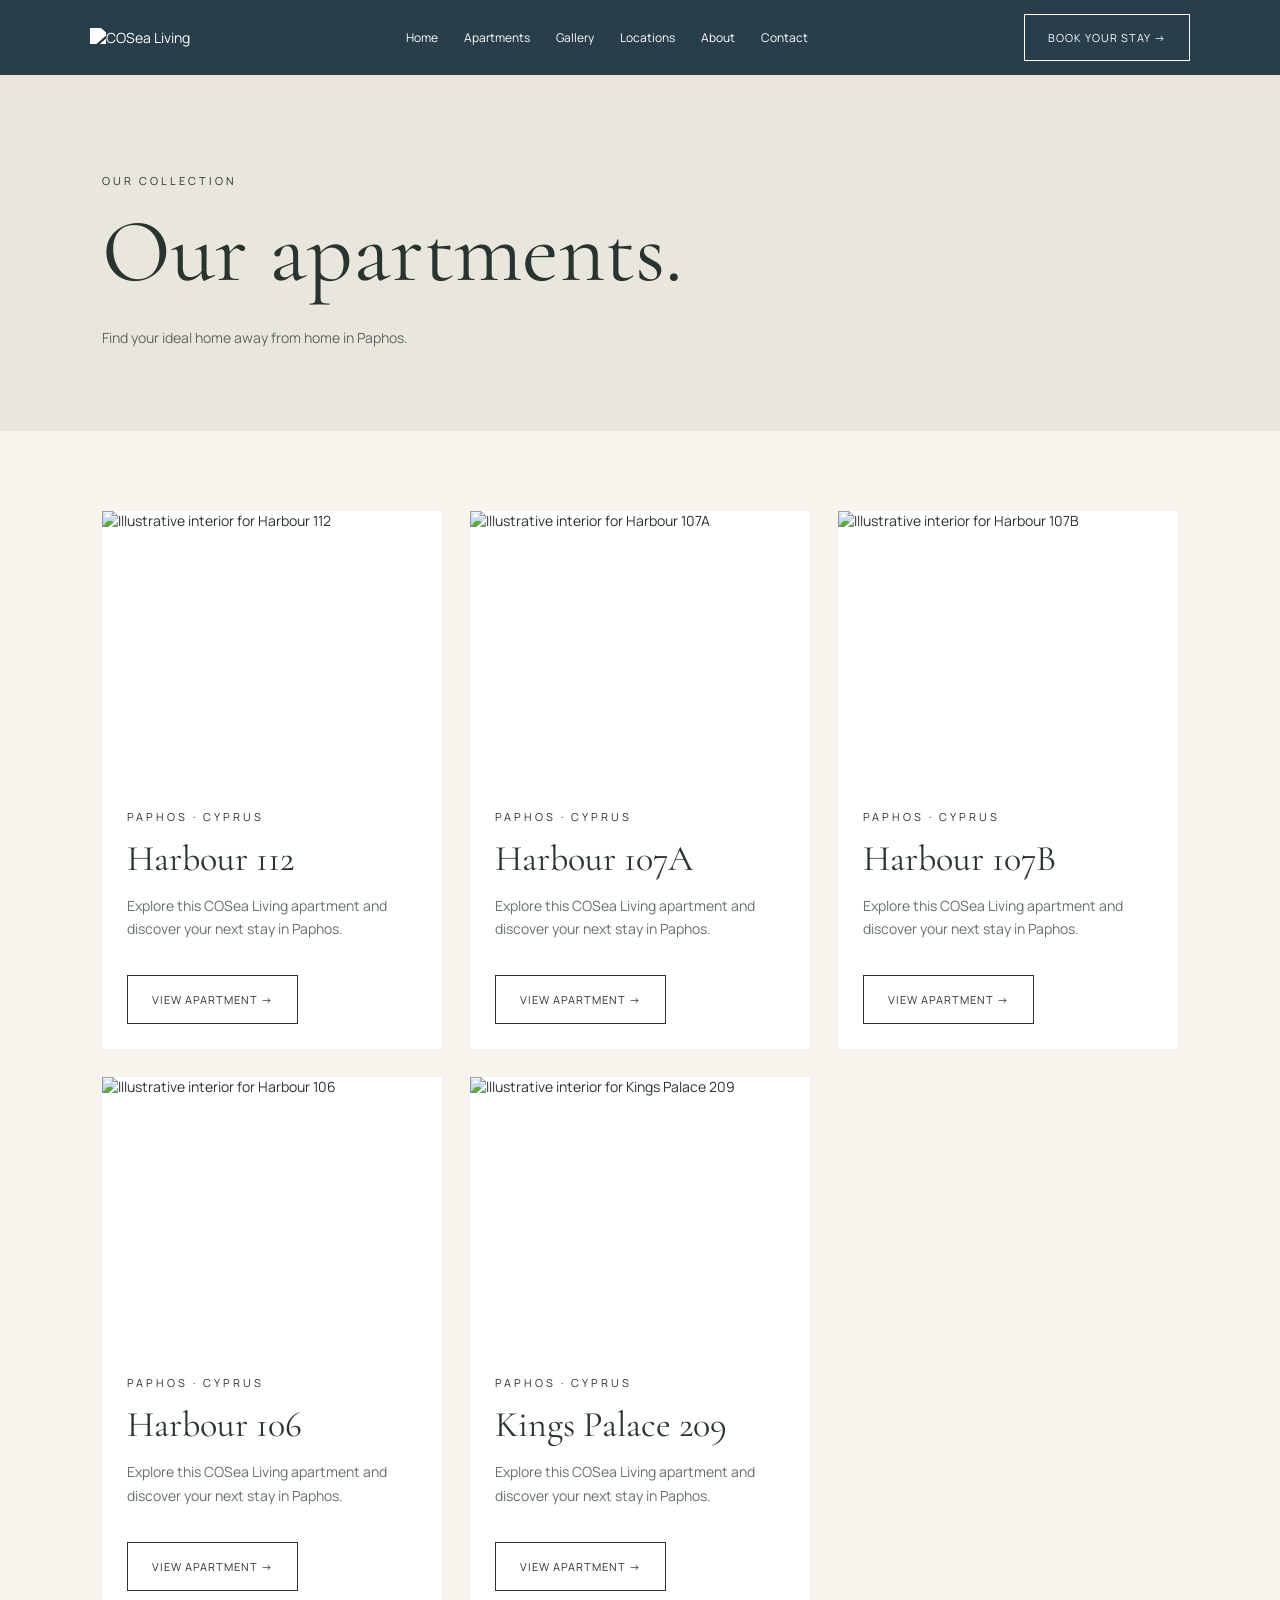
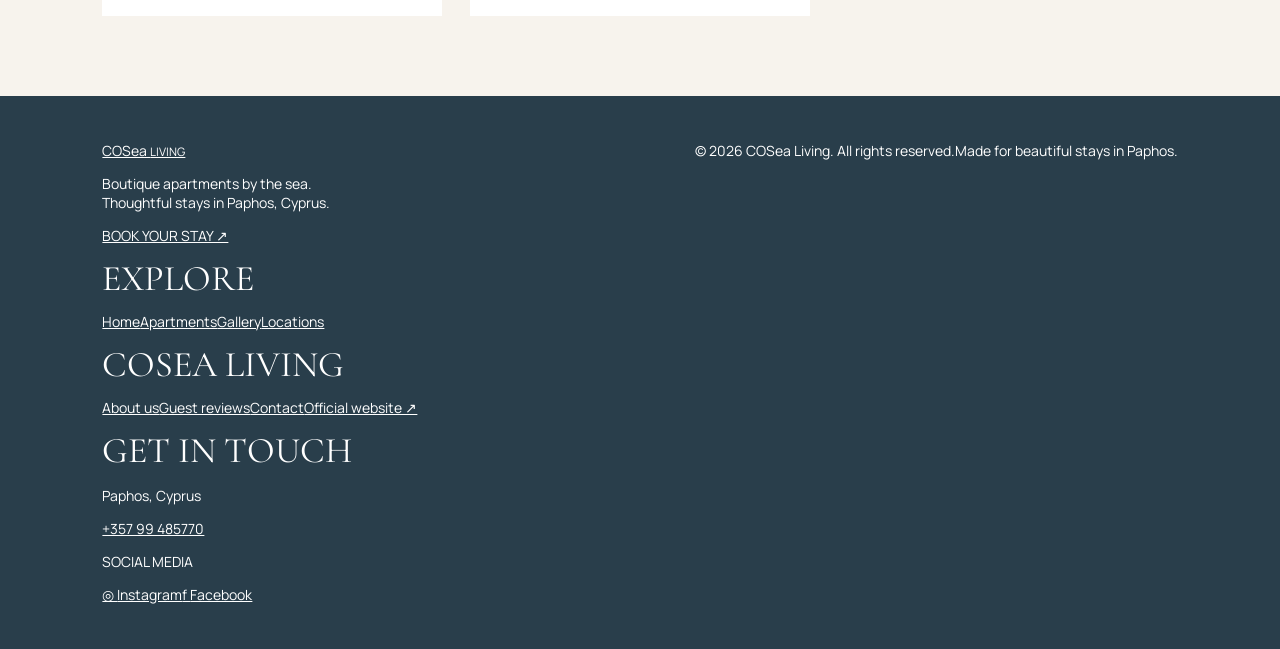
==== apartments/index.html @ 46daee88 "Add complete footer with navigation, contact and social discovery links" ====
<!doctype html><html lang="en"><head><meta charset="utf-8"><meta name="viewport" content="width=device-width,initial-scale=1"><meta name="description" content="COSea Living boutique holiday apartments in Paphos, Cyprus"><title>Apartments | COSea Living</title><link rel="stylesheet" href="/styles.css"></head><body><header><a href="/"><img src="https://cosealiving.com/wp-content/uploads/2022/08/viber_image_2022-08-11_14-42-48-900-removebg-preview.png" alt="COSea Living"></a><nav aria-label="Main navigation"><a href="/">Home</a><a href="/apartments/">Apartments</a><a href="/gallery/">Gallery</a><a href="/locations/">Locations</a><a href="/#about">About</a><a href="/#contact">Contact</a></nav><a class="book-button" href="https://cosealiving.com/" target="_blank" rel="noopener">BOOK YOUR STAY →</a></header><main><section class="page-hero"><span class="eyebrow">OUR COLLECTION</span><h1>Our apartments.</h1><p class="muted">Find your ideal home away from home in Paphos.</p></section><section class="section"><div class="grid"><article class="tile"><a href="/apartments/harbour-112/"><img src="https://images.unsplash.com/photo-1600607687939-ce8a6c25118c?w=1100&q=85" alt="Illustrative interior for Harbour 112" loading="lazy"><div class="tile-content"><span class="eyebrow">Paphos · Cyprus</span><h3>Harbour 112</h3><p>Explore this COSea Living apartment and discover your next stay in Paphos.</p><span class="btn">VIEW APARTMENT →</span></div></a></article><article class="tile"><a href="/apartments/harbour-107a/"><img src="https://images.unsplash.com/photo-1600566753190-17f0baa2a6c3?w=1100&q=85" alt="Illustrative interior for Harbour 107A" loading="lazy"><div class="tile-content"><span class="eyebrow">Paphos · Cyprus</span><h3>Harbour 107A</h3><p>Explore this COSea Living apartment and discover your next stay in Paphos.</p><span class="btn">VIEW APARTMENT →</span></div></a></article><article class="tile"><a href="/apartments/harbour-107b/"><img src="https://images.unsplash.com/photo-1600585154340-be6161a56a0c?w=1100&q=85" alt="Illustrative interior for Harbour 107B" loading="lazy"><div class="tile-content"><span class="eyebrow">Paphos · Cyprus</span><h3>Harbour 107B</h3><p>Explore this COSea Living apartment and discover your next stay in Paphos.</p><span class="btn">VIEW APARTMENT →</span></div></a></article><article class="tile"><a href="/apartments/harbour-106/"><img src="https://images.unsplash.com/photo-1600607687920-4e2a09cf159d?w=1100&q=85" alt="Illustrative interior for Harbour 106" loading="lazy"><div class="tile-content"><span class="eyebrow">Paphos · Cyprus</span><h3>Harbour 106</h3><p>Explore this COSea Living apartment and discover your next stay in Paphos.</p><span class="btn">VIEW APARTMENT →</span></div></a></article><article class="tile"><a href="/apartments/kings-palace-209/"><img src="https://images.unsplash.com/photo-1600047509807-ba8f99d2cdde?w=1100&q=85" alt="Illustrative interior for Kings Palace 209" loading="lazy"><div class="tile-content"><span class="eyebrow">Paphos · Cyprus</span><h3>Kings Palace 209</h3><p>Explore this COSea Living apartment and discover your next stay in Paphos.</p><span class="btn">VIEW APARTMENT →</span></div></a></article></div></section></main><footer class="site-footer"><div class="footer-main"><div class="footer-brand"><a href="/" class="footer-logo">COSea <small>LIVING</small></a><p>Boutique apartments by the sea.<br>Thoughtful stays in Paphos, Cyprus.</p><a class="footer-outline" href="https://cosealiving.com/" target="_blank" rel="noopener">BOOK YOUR STAY ↗</a></div><div class="footer-column"><h3>EXPLORE</h3><a href="/">Home</a><a href="/apartments/">Apartments</a><a href="/gallery/">Gallery</a><a href="/locations/">Locations</a></div><div class="footer-column"><h3>COSEA LIVING</h3><a href="/#about">About us</a><a href="/#guest-reviews">Guest reviews</a><a href="/#contact">Contact</a><a href="https://cosealiving.com/" target="_blank" rel="noopener">Official website ↗</a></div><div class="footer-column footer-connect"><h3>GET IN TOUCH</h3><p>Paphos, Cyprus</p><a href="tel:+35799485770">+357 99 485770</a><p class="footer-social-label">SOCIAL MEDIA</p><div class="footer-social"><a href="https://www.instagram.com/explore/search/keyword/?q=COSea%20Living" target="_blank" rel="noopener" aria-label="Search COSea Living on Instagram" title="Find COSea Living on Instagram">◎ <span>Instagram</span></a><a href="https://www.facebook.com/search/top?q=COSea%20Living" target="_blank" rel="noopener" aria-label="Search COSea Living on Facebook" title="Find COSea Living on Facebook">f <span>Facebook</span></a></div></div></div><div class="footer-bottom"><span>© 2026 COSea Living. All rights reserved.</span><span>Made for beautiful stays in Paphos.</span></div></footer></body></html>
---- styles.css ----
@import url('https://fonts.googleapis.com/css2?family=Cormorant+Garamond:wght@400;500&family=Manrope:wght@400;500;600&display=swap');
*{box-sizing:border-box}body{margin:0;background:#f7f3ed;color:#29332f;font:14px Manrope,Arial,sans-serif}a{color:inherit;text-decoration:none}header{display:flex;align-items:center;justify-content:space-between;background:#293e4b;color:white;padding:14px 7%;gap:20px;min-height:74px}header img{width:92px;max-height:52px;object-fit:contain;filter:brightness(0) invert(1)}nav{display:flex;align-items:center;gap:26px;font-size:12px}nav a:hover{text-decoration:underline}.book-button{display:inline-flex;align-items:center;justify-content:center;border:1px solid #fff;background:transparent;color:#fff;padding:15px 23px;min-height:47px;font-size:11px;letter-spacing:1px;text-transform:uppercase;white-space:nowrap;transition:background .2s,color .2s}.book-button:hover,.book-button:focus-visible{background:#fff;color:#293e4b}h1,h2,h3{font-family:'Cormorant Garamond',Georgia,serif;font-weight:400}h1{font-size:clamp(64px,8vw,120px);line-height:.96;margin:20px 0 30px}h2{font-size:clamp(44px,6vw,80px);line-height:1;margin:12px 0 28px}h3{font-size:36px;margin:12px 0}.section{padding:80px 8%}.eyebrow{font-size:11px;letter-spacing:3px;text-transform:uppercase}.muted{color:#5e6861;line-height:1.9;max-width:760px}.btn{display:inline-flex;border:1px solid #29332f;padding:16px 24px;font-size:11px;letter-spacing:1px;text-transform:uppercase;margin-top:20px;background:transparent}.btn:hover{background:#29332f;color:#fff}.hero{background:linear-gradient(90deg,#17282cbb,#17282c15),url('https://images.pexels.com/photos/19075385/pexels-photo-19075385.jpeg?auto=compress&cs=tinysrgb&w=1920') center/cover;min-height:80vh;display:flex;align-items:center;padding:8%;color:white}.hero{background-size:cover;background-position:center center;background-repeat:no-repeat;min-height:clamp(560px,78vh,850px)}@media(min-width:1200px){.hero{background-position:center 54%}}.hero .btn{border-color:#fff;color:#fff}.hero .btn:hover{background:#fff;color:#293e4b}.hero p{max-width:450px;line-height:1.5}.grid{display:grid;grid-template-columns:repeat(3,minmax(0,1fr));gap:28px}.tile{background:#fff;overflow:hidden}.tile img{width:100%;height:270px;object-fit:cover;display:block}.tile-content{padding:25px}.tile-content p{line-height:1.7;color:#657069}.page-hero{padding:95px 8% 65px;background:#e8e6dd}.page-hero h1{font-size:clamp(58px,7vw,100px)}.gallery-grid{display:grid;grid-template-columns:repeat(3,minmax(0,1fr));gap:24px}.gallery-grid figure{margin:0;background:#fff}.gallery-grid img{width:100%;height:260px;object-fit:cover;display:block}.gallery-grid figcaption{padding:17px 20px;font-size:13px}footer{background:#293e4b;color:#fff;padding:45px 8%;display:flex;justify-content:space-between;gap:20px;flex-wrap:wrap}footer a{text-decoration:underline}.detail-image{width:100%;max-height:620px;object-fit:cover}.split{display:grid;grid-template-columns:1fr 1fr;gap:50px;align-items:center}.split img{width:100%;height:420px;object-fit:cover}#map{height:480px;width:100%;background:#e3e7e2}@media(max-width:800px){header{padding:14px 5%;flex-wrap:wrap}header img{width:85px}nav{order:3;width:100%;justify-content:center;gap:16px;flex-wrap:wrap;font-size:11px}.book-button{padding:12px 15px;font-size:10px}.grid,.gallery-grid,.split{grid-template-columns:1fr 1fr}.hero{min-height:70vh}}@media(max-width:550px){.grid,.gallery-grid,.split{grid-template-columns:1fr}.section{padding:55px 6%}.hero{padding:9% 6%}.tile img{height:230px}h1{font-size:65px}}
.home-gallery{background:#eae3d9;padding-bottom:0}.home-gallery h2,.home-locations h2{font-size:clamp(48px,5.5vw,83px);margin:12px 0 30px}.mosaic{display:grid;grid-template-columns:2fr 1fr 1fr;grid-template-rows:220px 220px;gap:12px}.mosaic img{width:100%;height:100%;object-fit:cover;display:block}.mosaic-main{grid-row:span 2;overflow:hidden}.mosaic-caption{background:#f7f3ed;padding:25px 30px}.mosaic-caption p{margin:0;color:#52615b}.mosaic-caption .btn{margin-top:16px}.home-locations{background:#f7f3ed}.location-layout{display:grid;grid-template-columns:42% 58%;gap:30px;align-items:start}.location-layout p{line-height:1.8;margin-top:0}.location-links{margin:20px 0 15px}.location-links a{display:block;padding:16px 0;border-bottom:1px solid #dcd6ce}.location-links a:hover{color:#91735e}.location-note{font-size:12px;color:#777}.location-layout #home-map{height:490px;min-width:0;z-index:0}@media(max-width:800px){.mosaic{grid-template-rows:170px 170px}.location-layout{grid-template-columns:1fr}.location-layout #home-map{height:420px}}@media(max-width:550px){.mosaic{grid-template-columns:1fr 1fr;grid-template-rows:240px 150px 150px}.mosaic-main{grid-column:span 2;grid-row:span 1}.mosaic-caption{padding:20px}.location-layout #home-map{height:350px}}

.home-reviews{background:#eae3d9}.home-reviews h2,.home-contact h2{font-size:clamp(48px,6vw,80px)}.review-grid{display:grid;grid-template-columns:repeat(3,minmax(0,1fr));gap:22px;margin-top:38px}.review-card{margin:0;background:#f7f3ed;padding:34px;display:flex;flex-direction:column;min-height:265px}.review-mark{font:68px Georgia,serif;color:#a38a72;height:50px}.review-card p{font:27px/1.3 'Cormorant Garamond',Georgia,serif;flex:1;margin:12px 0 26px}.review-credit{font-size:11px;letter-spacing:.3px;color:#56615b}.review-card a{font-size:11px;text-decoration:underline;margin-top:15px;color:#56615b}.home-contact{text-align:center;background:#293e4b;color:white}.home-contact p{line-height:1.8}.home-contact .btn{color:white;border-color:white}.home-contact .btn:hover{background:white;color:#293e4b}html{scroll-behavior:smooth}#about,#contact{scroll-margin-top:20px}@media(max-width:800px){.review-grid{grid-template-columns:1fr}.review-card{min-height:190px}}
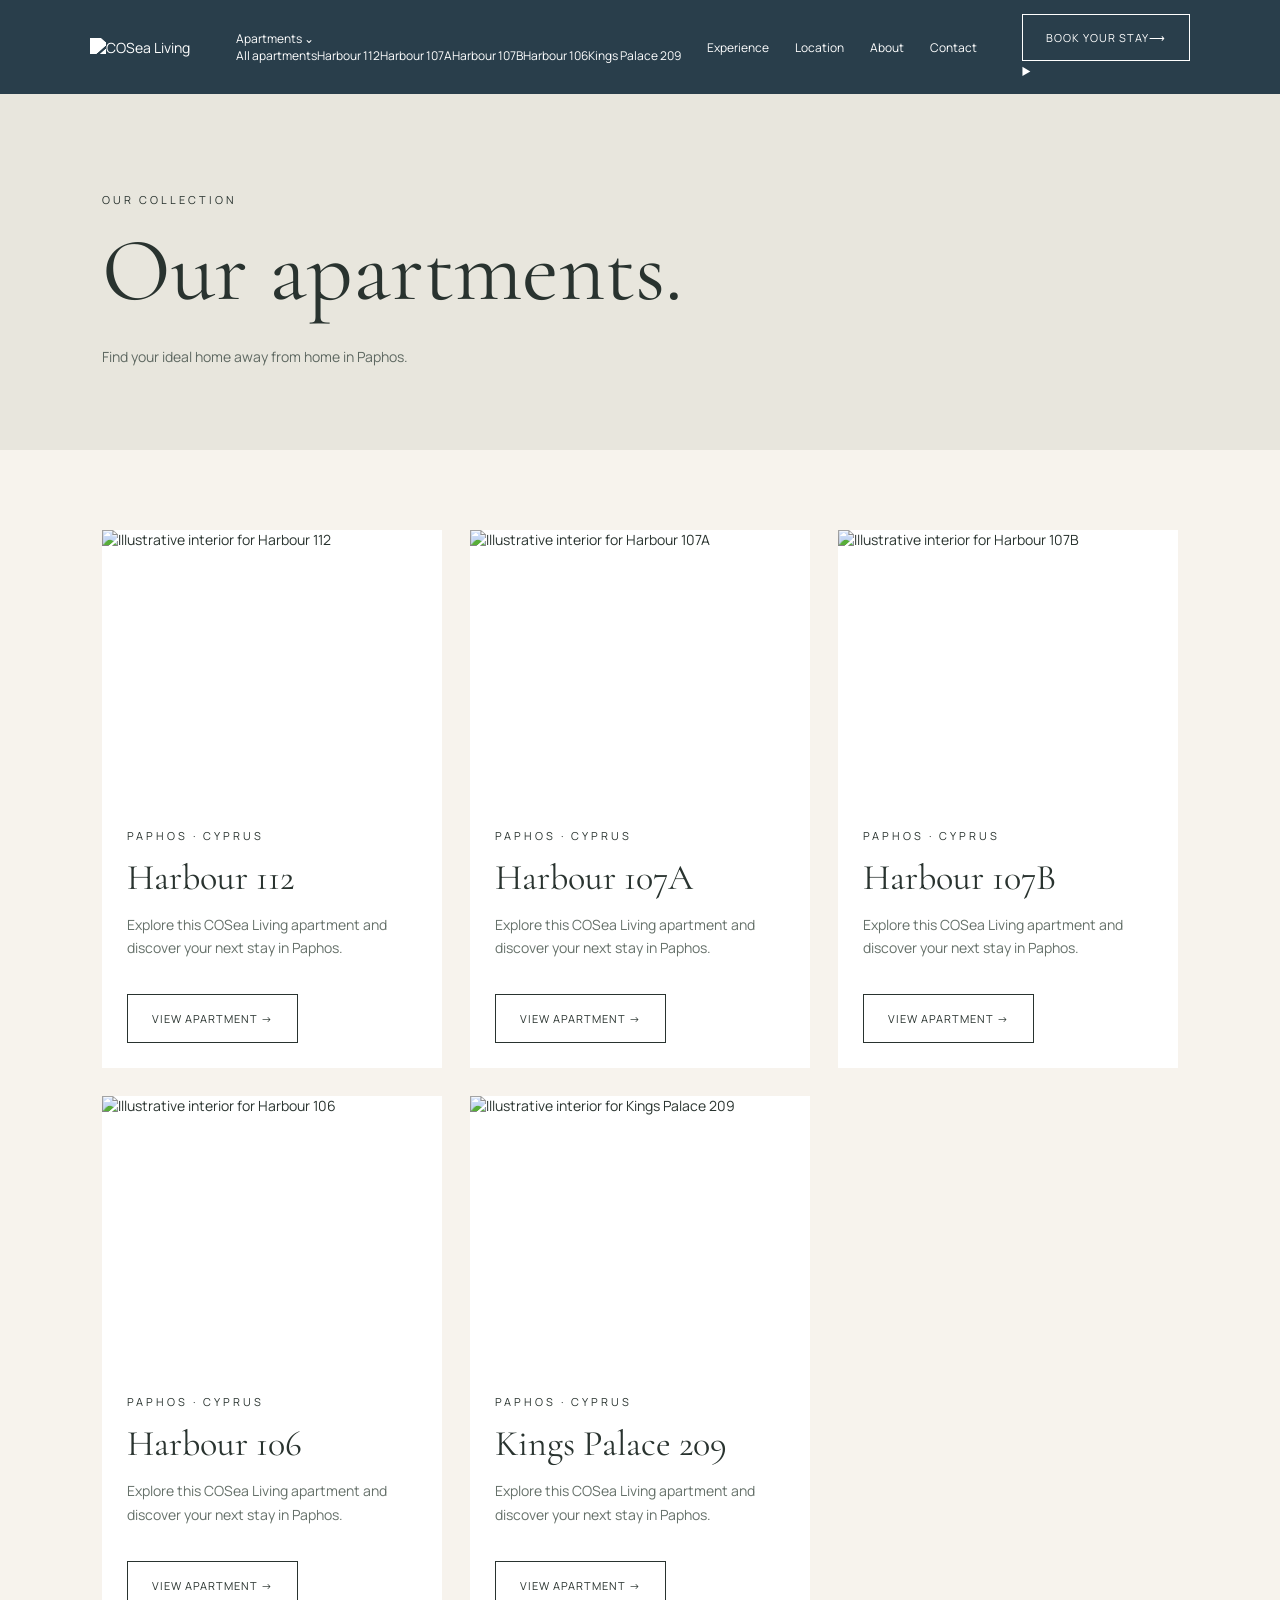
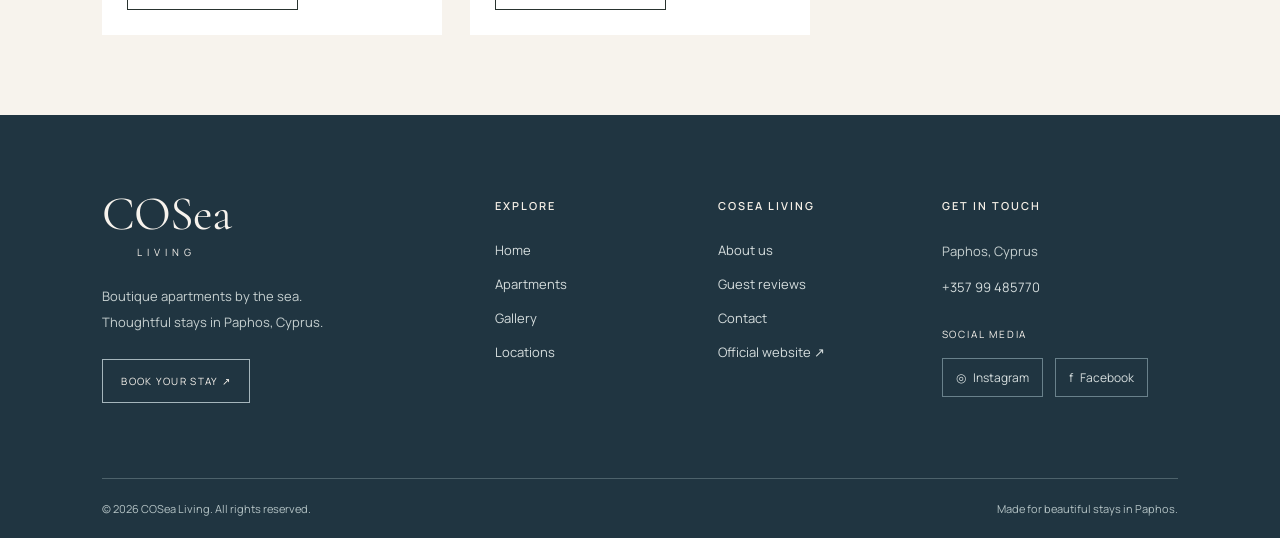
==== commit af7c7734: "Match reference navigation with centered menu, apartment dropdown and hamburger" ====
--- a/apartments/index.html
+++ b/apartments/index.html
@@ -1 +1 @@
-<!doctype html><html lang="en"><head><meta charset="utf-8"><meta name="viewport" content="width=device-width,initial-scale=1"><meta name="description" content="COSea Living boutique holiday apartments in Paphos, Cyprus"><title>Apartments | COSea Living</title><link rel="stylesheet" href="/styles.css"></head><body><header><a href="/"><img src="https://cosealiving.com/wp-content/uploads/2022/08/viber_image_2022-08-11_14-42-48-900-removebg-preview.png" alt="COSea Living"></a><nav aria-label="Main navigation"><a href="/">Home</a><a href="/apartments/">Apartments</a><a href="/gallery/">Gallery</a><a href="/locations/">Locations</a><a href="/#about">About</a><a href="/#contact">Contact</a></nav><a class="book-button" href="https://cosealiving.com/" target="_blank" rel="noopener">BOOK YOUR STAY →</a></header><main><section class="page-hero"><span class="eyebrow">OUR COLLECTION</span><h1>Our apartments.</h1><p class="muted">Find your ideal home away from home in Paphos.</p></section><section class="section"><div class="grid"><article class="tile"><a href="/apartments/harbour-112/"><img src="https://images.unsplash.com/photo-1600607687939-ce8a6c25118c?w=1100&q=85" alt="Illustrative interior for Harbour 112" loading="lazy"><div class="tile-content"><span class="eyebrow">Paphos · Cyprus</span><h3>Harbour 112</h3><p>Explore this COSea Living apartment and discover your next stay in Paphos.</p><span class="btn">VIEW APARTMENT →</span></div></a></article><article class="tile"><a href="/apartments/harbour-107a/"><img src="https://images.unsplash.com/photo-1600566753190-17f0baa2a6c3?w=1100&q=85" alt="Illustrative interior for Harbour 107A" loading="lazy"><div class="tile-content"><span class="eyebrow">Paphos · Cyprus</span><h3>Harbour 107A</h3><p>Explore this COSea Living apartment and discover your next stay in Paphos.</p><span class="btn">VIEW APARTMENT →</span></div></a></article><article class="tile"><a href="/apartments/harbour-107b/"><img src="https://images.unsplash.com/photo-1600585154340-be6161a56a0c?w=1100&q=85" alt="Illustrative interior for Harbour 107B" loading="lazy"><div class="tile-content"><span class="eyebrow">Paphos · Cyprus</span><h3>Harbour 107B</h3><p>Explore this COSea Living apartment and discover your next stay in Paphos.</p><span class="btn">VIEW APARTMENT →</span></div></a></article><article class="tile"><a href="/apartments/harbour-106/"><img src="https://images.unsplash.com/photo-1600607687920-4e2a09cf159d?w=1100&q=85" alt="Illustrative interior for Harbour 106" loading="lazy"><div class="tile-content"><span class="eyebrow">Paphos · Cyprus</span><h3>Harbour 106</h3><p>Explore this COSea Living apartment and discover your next stay in Paphos.</p><span class="btn">VIEW APARTMENT →</span></div></a></article><article class="tile"><a href="/apartments/kings-palace-209/"><img src="https://images.unsplash.com/photo-1600047509807-ba8f99d2cdde?w=1100&q=85" alt="Illustrative interior for Kings Palace 209" loading="lazy"><div class="tile-content"><span class="eyebrow">Paphos · Cyprus</span><h3>Kings Palace 209</h3><p>Explore this COSea Living apartment and discover your next stay in Paphos.</p><span class="btn">VIEW APARTMENT →</span></div></a></article></div></section></main><footer class="site-footer"><div class="footer-main"><div class="footer-brand"><a href="/" class="footer-logo">COSea <small>LIVING</small></a><p>Boutique apartments by the sea.<br>Thoughtful stays in Paphos, Cyprus.</p><a class="footer-outline" href="https://cosealiving.com/" target="_blank" rel="noopener">BOOK YOUR STAY ↗</a></div><div class="footer-column"><h3>EXPLORE</h3><a href="/">Home</a><a href="/apartments/">Apartments</a><a href="/gallery/">Gallery</a><a href="/locations/">Locations</a></div><div class="footer-column"><h3>COSEA LIVING</h3><a href="/#about">About us</a><a href="/#guest-reviews">Guest reviews</a><a href="/#contact">Contact</a><a href="https://cosealiving.com/" target="_blank" rel="noopener">Official website ↗</a></div><div class="footer-column footer-connect"><h3>GET IN TOUCH</h3><p>Paphos, Cyprus</p><a href="tel:+35799485770">+357 99 485770</a><p class="footer-social-label">SOCIAL MEDIA</p><div class="footer-social"><a href="https://www.instagram.com/explore/search/keyword/?q=COSea%20Living" target="_blank" rel="noopener" aria-label="Search COSea Living on Instagram" title="Find COSea Living on Instagram">◎ <span>Instagram</span></a><a href="https://www.facebook.com/search/top?q=COSea%20Living" target="_blank" rel="noopener" aria-label="Search COSea Living on Facebook" title="Find COSea Living on Facebook">f <span>Facebook</span></a></div></div></div><div class="footer-bottom"><span>© 2026 COSea Living. All rights reserved.</span><span>Made for beautiful stays in Paphos.</span></div></footer></body></html>+<!doctype html><html lang="en"><head><meta charset="utf-8"><meta name="viewport" content="width=device-width,initial-scale=1"><meta name="description" content="COSea Living boutique holiday apartments in Paphos, Cyprus"><title>Apartments | COSea Living</title><link rel="stylesheet" href="/styles.css"></head><body><header class="site-header"><a class="header-logo" href="/" aria-label="COSea Living home"><img src="https://cosealiving.com/wp-content/uploads/2022/08/viber_image_2022-08-11_14-42-48-900-removebg-preview.png" alt="COSea Living"></a><nav class="desktop-nav" aria-label="Main navigation"><div class="nav-dropdown"><a href="/apartments/">Apartments <span class="nav-chevron">⌄</span></a><div class="nav-dropdown-menu"><a href="/apartments/">All apartments</a><a href="/apartments/harbour-112/">Harbour 112</a><a href="/apartments/harbour-107a/">Harbour 107A</a><a href="/apartments/harbour-107b/">Harbour 107B</a><a href="/apartments/harbour-106/">Harbour 106</a><a href="/apartments/kings-palace-209/">Kings Palace 209</a></div></div><a href="/#gallery-preview">Experience</a><a href="/locations/">Location</a><a href="/#about">About</a><a href="/#contact">Contact</a></nav><div class="header-actions"><a class="book-button" href="https://cosealiving.com/" target="_blank" rel="noopener">BOOK YOUR STAY <span aria-hidden="true">⟶</span></a><details class="mobile-menu"><summary aria-label="Open navigation menu"><span></span><span></span><span></span></summary><nav aria-label="Additional navigation"><a href="/">Home</a><a href="/apartments/">Apartments</a><a href="/#gallery-preview">Experience</a><a href="/locations/">Location</a><a href="/#about">About</a><a href="/#contact">Contact</a></nav></details></div></header><main><section class="page-hero"><span class="eyebrow">OUR COLLECTION</span><h1>Our apartments.</h1><p class="muted">Find your ideal home away from home in Paphos.</p></section><section class="section"><div class="grid"><article class="tile"><a href="/apartments/harbour-112/"><img src="https://images.unsplash.com/photo-1600607687939-ce8a6c25118c?w=1100&q=85" alt="Illustrative interior for Harbour 112" loading="lazy"><div class="tile-content"><span class="eyebrow">Paphos · Cyprus</span><h3>Harbour 112</h3><p>Explore this COSea Living apartment and discover your next stay in Paphos.</p><span class="btn">VIEW APARTMENT →</span></div></a></article><article class="tile"><a href="/apartments/harbour-107a/"><img src="https://images.unsplash.com/photo-1600566753190-17f0baa2a6c3?w=1100&q=85" alt="Illustrative interior for Harbour 107A" loading="lazy"><div class="tile-content"><span class="eyebrow">Paphos · Cyprus</span><h3>Harbour 107A</h3><p>Explore this COSea Living apartment and discover your next stay in Paphos.</p><span class="btn">VIEW APARTMENT →</span></div></a></article><article class="tile"><a href="/apartments/harbour-107b/"><img src="https://images.unsplash.com/photo-1600585154340-be6161a56a0c?w=1100&q=85" alt="Illustrative interior for Harbour 107B" loading="lazy"><div class="tile-content"><span class="eyebrow">Paphos · Cyprus</span><h3>Harbour 107B</h3><p>Explore this COSea Living apartment and discover your next stay in Paphos.</p><span class="btn">VIEW APARTMENT →</span></div></a></article><article class="tile"><a href="/apartments/harbour-106/"><img src="https://images.unsplash.com/photo-1600607687920-4e2a09cf159d?w=1100&q=85" alt="Illustrative interior for Harbour 106" loading="lazy"><div class="tile-content"><span class="eyebrow">Paphos · Cyprus</span><h3>Harbour 106</h3><p>Explore this COSea Living apartment and discover your next stay in Paphos.</p><span class="btn">VIEW APARTMENT →</span></div></a></article><article class="tile"><a href="/apartments/kings-palace-209/"><img src="https://images.unsplash.com/photo-1600047509807-ba8f99d2cdde?w=1100&q=85" alt="Illustrative interior for Kings Palace 209" loading="lazy"><div class="tile-content"><span class="eyebrow">Paphos · Cyprus</span><h3>Kings Palace 209</h3><p>Explore this COSea Living apartment and discover your next stay in Paphos.</p><span class="btn">VIEW APARTMENT →</span></div></a></article></div></section></main><footer class="site-footer"><div class="footer-main"><div class="footer-brand"><a href="/" class="footer-logo">COSea <small>LIVING</small></a><p>Boutique apartments by the sea.<br>Thoughtful stays in Paphos, Cyprus.</p><a class="footer-outline" href="https://cosealiving.com/" target="_blank" rel="noopener">BOOK YOUR STAY ↗</a></div><div class="footer-column"><h3>EXPLORE</h3><a href="/">Home</a><a href="/apartments/">Apartments</a><a href="/gallery/">Gallery</a><a href="/locations/">Locations</a></div><div class="footer-column"><h3>COSEA LIVING</h3><a href="/#about">About us</a><a href="/#guest-reviews">Guest reviews</a><a href="/#contact">Contact</a><a href="https://cosealiving.com/" target="_blank" rel="noopener">Official website ↗</a></div><div class="footer-column footer-connect"><h3>GET IN TOUCH</h3><p>Paphos, Cyprus</p><a href="tel:+35799485770">+357 99 485770</a><p class="footer-social-label">SOCIAL MEDIA</p><div class="footer-social"><a href="https://www.instagram.com/explore/search/keyword/?q=COSea%20Living" target="_blank" rel="noopener" aria-label="Search COSea Living on Instagram" title="Find COSea Living on Instagram">◎ <span>Instagram</span></a><a href="https://www.facebook.com/search/top?q=COSea%20Living" target="_blank" rel="noopener" aria-label="Search COSea Living on Facebook" title="Find COSea Living on Facebook">f <span>Facebook</span></a></div></div></div><div class="footer-bottom"><span>© 2026 COSea Living. All rights reserved.</span><span>Made for beautiful stays in Paphos.</span></div></footer></body></html>
--- a/styles.css
+++ b/styles.css
@@ -2,4 +2,6 @@
 *{box-sizing:border-box}body{margin:0;background:#f7f3ed;color:#29332f;font:14px Manrope,Arial,sans-serif}a{color:inherit;text-decoration:none}header{display:flex;align-items:center;justify-content:space-between;background:#293e4b;color:white;padding:14px 7%;gap:20px;min-height:74px}header img{width:92px;max-height:52px;object-fit:contain;filter:brightness(0) invert(1)}nav{display:flex;align-items:center;gap:26px;font-size:12px}nav a:hover{text-decoration:underline}.book-button{display:inline-flex;align-items:center;justify-content:center;border:1px solid #fff;background:transparent;color:#fff;padding:15px 23px;min-height:47px;font-size:11px;letter-spacing:1px;text-transform:uppercase;white-space:nowrap;transition:background .2s,color .2s}.book-button:hover,.book-button:focus-visible{background:#fff;color:#293e4b}h1,h2,h3{font-family:'Cormorant Garamond',Georgia,serif;font-weight:400}h1{font-size:clamp(64px,8vw,120px);line-height:.96;margin:20px 0 30px}h2{font-size:clamp(44px,6vw,80px);line-height:1;margin:12px 0 28px}h3{font-size:36px;margin:12px 0}.section{padding:80px 8%}.eyebrow{font-size:11px;letter-spacing:3px;text-transform:uppercase}.muted{color:#5e6861;line-height:1.9;max-width:760px}.btn{display:inline-flex;border:1px solid #29332f;padding:16px 24px;font-size:11px;letter-spacing:1px;text-transform:uppercase;margin-top:20px;background:transparent}.btn:hover{background:#29332f;color:#fff}.hero{background:linear-gradient(90deg,#17282cbb,#17282c15),url('https://images.pexels.com/photos/19075385/pexels-photo-19075385.jpeg?auto=compress&cs=tinysrgb&w=1920') center/cover;min-height:80vh;display:flex;align-items:center;padding:8%;color:white}.hero{background-size:cover;background-position:center center;background-repeat:no-repeat;min-height:clamp(560px,78vh,850px)}@media(min-width:1200px){.hero{background-position:center 54%}}.hero .btn{border-color:#fff;color:#fff}.hero .btn:hover{background:#fff;color:#293e4b}.hero p{max-width:450px;line-height:1.5}.grid{display:grid;grid-template-columns:repeat(3,minmax(0,1fr));gap:28px}.tile{background:#fff;overflow:hidden}.tile img{width:100%;height:270px;object-fit:cover;display:block}.tile-content{padding:25px}.tile-content p{line-height:1.7;color:#657069}.page-hero{padding:95px 8% 65px;background:#e8e6dd}.page-hero h1{font-size:clamp(58px,7vw,100px)}.gallery-grid{display:grid;grid-template-columns:repeat(3,minmax(0,1fr));gap:24px}.gallery-grid figure{margin:0;background:#fff}.gallery-grid img{width:100%;height:260px;object-fit:cover;display:block}.gallery-grid figcaption{padding:17px 20px;font-size:13px}footer{background:#293e4b;color:#fff;padding:45px 8%;display:flex;justify-content:space-between;gap:20px;flex-wrap:wrap}footer a{text-decoration:underline}.detail-image{width:100%;max-height:620px;object-fit:cover}.split{display:grid;grid-template-columns:1fr 1fr;gap:50px;align-items:center}.split img{width:100%;height:420px;object-fit:cover}#map{height:480px;width:100%;background:#e3e7e2}@media(max-width:800px){header{padding:14px 5%;flex-wrap:wrap}header img{width:85px}nav{order:3;width:100%;justify-content:center;gap:16px;flex-wrap:wrap;font-size:11px}.book-button{padding:12px 15px;font-size:10px}.grid,.gallery-grid,.split{grid-template-columns:1fr 1fr}.hero{min-height:70vh}}@media(max-width:550px){.grid,.gallery-grid,.split{grid-template-columns:1fr}.section{padding:55px 6%}.hero{padding:9% 6%}.tile img{height:230px}h1{font-size:65px}}
 .home-gallery{background:#eae3d9;padding-bottom:0}.home-gallery h2,.home-locations h2{font-size:clamp(48px,5.5vw,83px);margin:12px 0 30px}.mosaic{display:grid;grid-template-columns:2fr 1fr 1fr;grid-template-rows:220px 220px;gap:12px}.mosaic img{width:100%;height:100%;object-fit:cover;display:block}.mosaic-main{grid-row:span 2;overflow:hidden}.mosaic-caption{background:#f7f3ed;padding:25px 30px}.mosaic-caption p{margin:0;color:#52615b}.mosaic-caption .btn{margin-top:16px}.home-locations{background:#f7f3ed}.location-layout{display:grid;grid-template-columns:42% 58%;gap:30px;align-items:start}.location-layout p{line-height:1.8;margin-top:0}.location-links{margin:20px 0 15px}.location-links a{display:block;padding:16px 0;border-bottom:1px solid #dcd6ce}.location-links a:hover{color:#91735e}.location-note{font-size:12px;color:#777}.location-layout #home-map{height:490px;min-width:0;z-index:0}@media(max-width:800px){.mosaic{grid-template-rows:170px 170px}.location-layout{grid-template-columns:1fr}.location-layout #home-map{height:420px}}@media(max-width:550px){.mosaic{grid-template-columns:1fr 1fr;grid-template-rows:240px 150px 150px}.mosaic-main{grid-column:span 2;grid-row:span 1}.mosaic-caption{padding:20px}.location-layout #home-map{height:350px}}
 
-.home-reviews{background:#eae3d9}.home-reviews h2,.home-contact h2{font-size:clamp(48px,6vw,80px)}.review-grid{display:grid;grid-template-columns:repeat(3,minmax(0,1fr));gap:22px;margin-top:38px}.review-card{margin:0;background:#f7f3ed;padding:34px;display:flex;flex-direction:column;min-height:265px}.review-mark{font:68px Georgia,serif;color:#a38a72;height:50px}.review-card p{font:27px/1.3 'Cormorant Garamond',Georgia,serif;flex:1;margin:12px 0 26px}.review-credit{font-size:11px;letter-spacing:.3px;color:#56615b}.review-card a{font-size:11px;text-decoration:underline;margin-top:15px;color:#56615b}.home-contact{text-align:center;background:#293e4b;color:white}.home-contact p{line-height:1.8}.home-contact .btn{color:white;border-color:white}.home-contact .btn:hover{background:white;color:#293e4b}html{scroll-behavior:smooth}#about,#contact{scroll-margin-top:20px}@media(max-width:800px){.review-grid{grid-template-columns:1fr}.review-card{min-height:190px}}+.home-reviews{background:#eae3d9}.home-reviews h2,.home-contact h2{font-size:clamp(48px,6vw,80px)}.review-grid{display:grid;grid-template-columns:repeat(3,minmax(0,1fr));gap:22px;margin-top:38px}.review-card{margin:0;background:#f7f3ed;padding:34px;display:flex;flex-direction:column;min-height:265px}.review-mark{font:68px Georgia,serif;color:#a38a72;height:50px}.review-card p{font:27px/1.3 'Cormorant Garamond',Georgia,serif;flex:1;margin:12px 0 26px}.review-credit{font-size:11px;letter-spacing:.3px;color:#56615b}.review-card a{font-size:11px;text-decoration:underline;margin-top:15px;color:#56615b}.home-contact{text-align:center;background:#293e4b;color:white}.home-contact p{line-height:1.8}.home-contact .btn{color:white;border-color:white}.home-contact .btn:hover{background:white;color:#293e4b}html{scroll-behavior:smooth}#about,#contact{scroll-margin-top:20px}@media(max-width:800px){.review-grid{grid-template-columns:1fr}.review-card{min-height:190px}}
+/* Full-width site footer */
+.site-footer{display:block;background:#203541;color:#f7f3ed;padding:75px 8% 0}.footer-main{display:grid;grid-template-columns:2fr 1fr 1fr 1.4fr;gap:55px;padding-bottom:75px}.footer-brand{max-width:350px}.footer-logo{font:48px/1 'Cormorant Garamond',Georgia,serif;text-decoration:none!important;display:inline-flex;flex-direction:column;letter-spacing:-1px}.footer-logo small{font:10px Manrope,sans-serif;letter-spacing:5px;margin-top:7px;text-align:center}.footer-brand p{font-size:13px;line-height:2;color:#c6d0d0;margin:24px 0}.footer-outline{display:inline-block;border:1px solid #a5b6bc;padding:14px 18px;font-size:10px;letter-spacing:1.3px;text-decoration:none!important}.footer-outline:hover{background:#f7f3ed;color:#203541}.footer-column{display:flex;flex-direction:column;align-items:flex-start;gap:16px}.footer-column h3{font:600 11px Manrope,sans-serif;letter-spacing:2px;margin:8px 0 12px;color:#f6f0e7}.footer-column>a{font-size:13px;color:#d5dddd;text-decoration:none}.footer-column>a:hover,.footer-social a:hover{color:#fff;text-decoration:underline}.footer-column p{font-size:13px;line-height:1.6;color:#c6d0d0;margin:0}.footer-column .footer-social-label{margin-top:14px;font-size:10px;letter-spacing:1.8px;color:#f7f3ed}.footer-social{display:flex;flex-wrap:wrap;gap:12px}.footer-social a{border:1px solid #69818b;padding:10px 13px;display:inline-flex;align-items:center;gap:7px;font-size:12px;text-decoration:none;color:#d5dddd}.footer-social a:first-letter{font-weight:700;font-size:17px}.footer-bottom{display:flex;justify-content:space-between;gap:15px;border-top:1px solid #4d626b;padding:22px 0;font-size:11px;color:#b4c3c5;flex-wrap:wrap}@media(max-width:950px){.footer-main{grid-template-columns:1fr 1fr;gap:45px}}@media(max-width:550px){.site-footer{padding:55px 6% 0}.footer-main{grid-template-columns:1fr 1fr;gap:38px}.footer-brand{grid-column:span 2}.footer-connect{grid-column:span 2}.footer-bottom{flex-direction:column;gap:8px}}
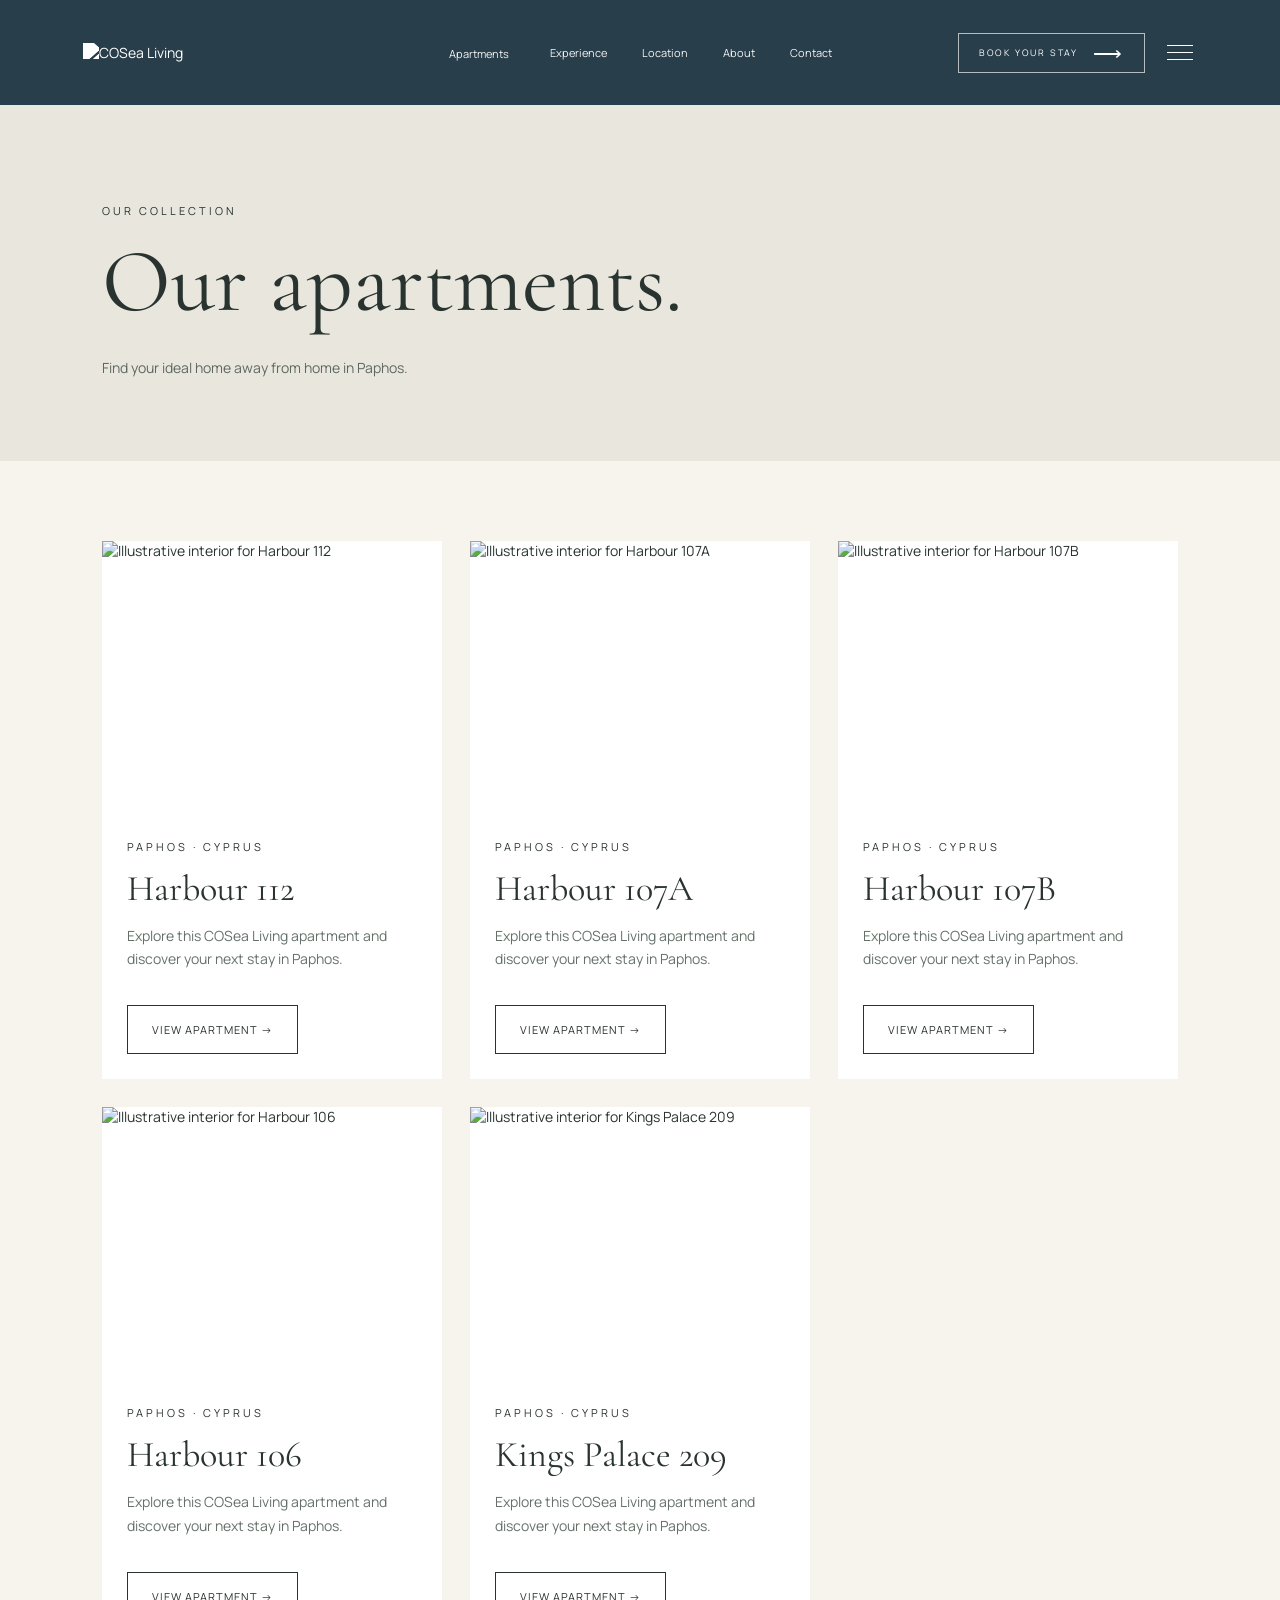
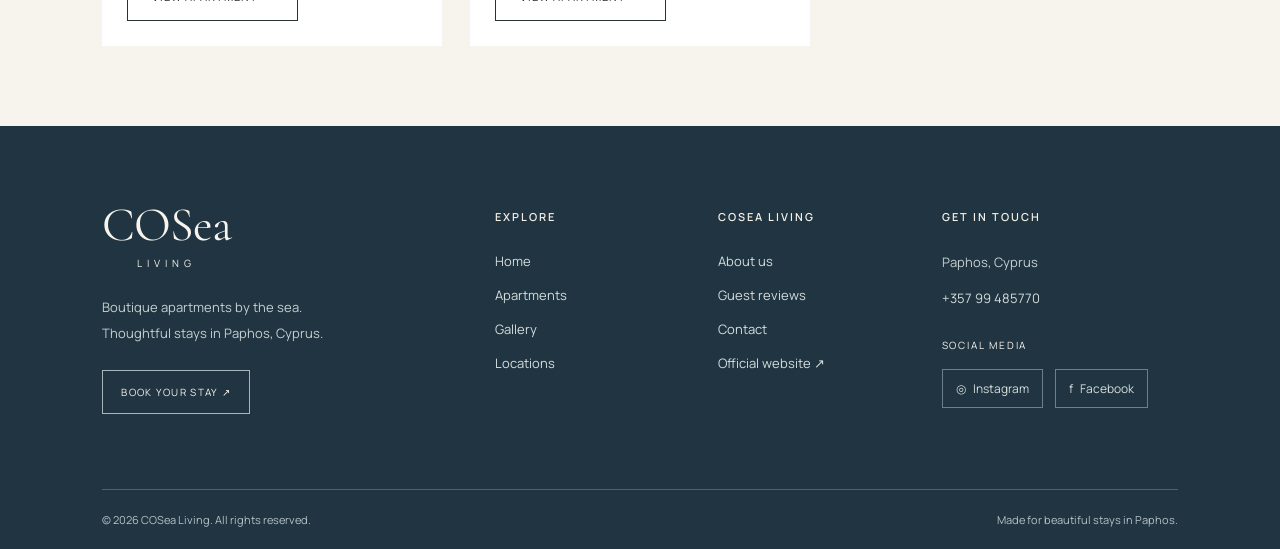
==== commit 9a213a0f: "Replace misaligned dropdown glyph with CSS chevron" ====
--- a/apartments/index.html
+++ b/apartments/index.html
@@ -1 +1 @@
-<!doctype html><html lang="en"><head><meta charset="utf-8"><meta name="viewport" content="width=device-width,initial-scale=1"><meta name="description" content="COSea Living boutique holiday apartments in Paphos, Cyprus"><title>Apartments | COSea Living</title><link rel="stylesheet" href="/styles.css"></head><body><header class="site-header"><a class="header-logo" href="/" aria-label="COSea Living home"><img src="https://cosealiving.com/wp-content/uploads/2022/08/viber_image_2022-08-11_14-42-48-900-removebg-preview.png" alt="COSea Living"></a><nav class="desktop-nav" aria-label="Main navigation"><div class="nav-dropdown"><a href="/apartments/">Apartments <span class="nav-chevron">⌄</span></a><div class="nav-dropdown-menu"><a href="/apartments/">All apartments</a><a href="/apartments/harbour-112/">Harbour 112</a><a href="/apartments/harbour-107a/">Harbour 107A</a><a href="/apartments/harbour-107b/">Harbour 107B</a><a href="/apartments/harbour-106/">Harbour 106</a><a href="/apartments/kings-palace-209/">Kings Palace 209</a></div></div><a href="/#gallery-preview">Experience</a><a href="/locations/">Location</a><a href="/#about">About</a><a href="/#contact">Contact</a></nav><div class="header-actions"><a class="book-button" href="https://cosealiving.com/" target="_blank" rel="noopener">BOOK YOUR STAY <span aria-hidden="true">⟶</span></a><details class="mobile-menu"><summary aria-label="Open navigation menu"><span></span><span></span><span></span></summary><nav aria-label="Additional navigation"><a href="/">Home</a><a href="/apartments/">Apartments</a><a href="/#gallery-preview">Experience</a><a href="/locations/">Location</a><a href="/#about">About</a><a href="/#contact">Contact</a></nav></details></div></header><main><section class="page-hero"><span class="eyebrow">OUR COLLECTION</span><h1>Our apartments.</h1><p class="muted">Find your ideal home away from home in Paphos.</p></section><section class="section"><div class="grid"><article class="tile"><a href="/apartments/harbour-112/"><img src="https://images.unsplash.com/photo-1600607687939-ce8a6c25118c?w=1100&q=85" alt="Illustrative interior for Harbour 112" loading="lazy"><div class="tile-content"><span class="eyebrow">Paphos · Cyprus</span><h3>Harbour 112</h3><p>Explore this COSea Living apartment and discover your next stay in Paphos.</p><span class="btn">VIEW APARTMENT →</span></div></a></article><article class="tile"><a href="/apartments/harbour-107a/"><img src="https://images.unsplash.com/photo-1600566753190-17f0baa2a6c3?w=1100&q=85" alt="Illustrative interior for Harbour 107A" loading="lazy"><div class="tile-content"><span class="eyebrow">Paphos · Cyprus</span><h3>Harbour 107A</h3><p>Explore this COSea Living apartment and discover your next stay in Paphos.</p><span class="btn">VIEW APARTMENT →</span></div></a></article><article class="tile"><a href="/apartments/harbour-107b/"><img src="https://images.unsplash.com/photo-1600585154340-be6161a56a0c?w=1100&q=85" alt="Illustrative interior for Harbour 107B" loading="lazy"><div class="tile-content"><span class="eyebrow">Paphos · Cyprus</span><h3>Harbour 107B</h3><p>Explore this COSea Living apartment and discover your next stay in Paphos.</p><span class="btn">VIEW APARTMENT →</span></div></a></article><article class="tile"><a href="/apartments/harbour-106/"><img src="https://images.unsplash.com/photo-1600607687920-4e2a09cf159d?w=1100&q=85" alt="Illustrative interior for Harbour 106" loading="lazy"><div class="tile-content"><span class="eyebrow">Paphos · Cyprus</span><h3>Harbour 106</h3><p>Explore this COSea Living apartment and discover your next stay in Paphos.</p><span class="btn">VIEW APARTMENT →</span></div></a></article><article class="tile"><a href="/apartments/kings-palace-209/"><img src="https://images.unsplash.com/photo-1600047509807-ba8f99d2cdde?w=1100&q=85" alt="Illustrative interior for Kings Palace 209" loading="lazy"><div class="tile-content"><span class="eyebrow">Paphos · Cyprus</span><h3>Kings Palace 209</h3><p>Explore this COSea Living apartment and discover your next stay in Paphos.</p><span class="btn">VIEW APARTMENT →</span></div></a></article></div></section></main><footer class="site-footer"><div class="footer-main"><div class="footer-brand"><a href="/" class="footer-logo">COSea <small>LIVING</small></a><p>Boutique apartments by the sea.<br>Thoughtful stays in Paphos, Cyprus.</p><a class="footer-outline" href="https://cosealiving.com/" target="_blank" rel="noopener">BOOK YOUR STAY ↗</a></div><div class="footer-column"><h3>EXPLORE</h3><a href="/">Home</a><a href="/apartments/">Apartments</a><a href="/gallery/">Gallery</a><a href="/locations/">Locations</a></div><div class="footer-column"><h3>COSEA LIVING</h3><a href="/#about">About us</a><a href="/#guest-reviews">Guest reviews</a><a href="/#contact">Contact</a><a href="https://cosealiving.com/" target="_blank" rel="noopener">Official website ↗</a></div><div class="footer-column footer-connect"><h3>GET IN TOUCH</h3><p>Paphos, Cyprus</p><a href="tel:+35799485770">+357 99 485770</a><p class="footer-social-label">SOCIAL MEDIA</p><div class="footer-social"><a href="https://www.instagram.com/explore/search/keyword/?q=COSea%20Living" target="_blank" rel="noopener" aria-label="Search COSea Living on Instagram" title="Find COSea Living on Instagram">◎ <span>Instagram</span></a><a href="https://www.facebook.com/search/top?q=COSea%20Living" target="_blank" rel="noopener" aria-label="Search COSea Living on Facebook" title="Find COSea Living on Facebook">f <span>Facebook</span></a></div></div></div><div class="footer-bottom"><span>© 2026 COSea Living. All rights reserved.</span><span>Made for beautiful stays in Paphos.</span></div></footer></body></html>+<!doctype html><html lang="en"><head><meta charset="utf-8"><meta name="viewport" content="width=device-width,initial-scale=1"><meta name="description" content="COSea Living boutique holiday apartments in Paphos, Cyprus"><title>Apartments | COSea Living</title><link rel="stylesheet" href="/styles.css"></head><body><header class="site-header"><a class="header-logo" href="/" aria-label="COSea Living home"><img src="https://cosealiving.com/wp-content/uploads/2022/08/viber_image_2022-08-11_14-42-48-900-removebg-preview.png" alt="COSea Living"></a><nav class="desktop-nav" aria-label="Main navigation"><div class="nav-dropdown"><a href="/apartments/">Apartments <span class="nav-chevron" aria-hidden="true"></span></a><div class="nav-dropdown-menu"><a href="/apartments/">All apartments</a><a href="/apartments/harbour-112/">Harbour 112</a><a href="/apartments/harbour-107a/">Harbour 107A</a><a href="/apartments/harbour-107b/">Harbour 107B</a><a href="/apartments/harbour-106/">Harbour 106</a><a href="/apartments/kings-palace-209/">Kings Palace 209</a></div></div><a href="/#gallery-preview">Experience</a><a href="/locations/">Location</a><a href="/#about">About</a><a href="/#contact">Contact</a></nav><div class="header-actions"><a class="book-button" href="https://cosealiving.com/" target="_blank" rel="noopener">BOOK YOUR STAY <span aria-hidden="true">⟶</span></a><details class="mobile-menu"><summary aria-label="Open navigation menu"><span></span><span></span><span></span></summary><nav aria-label="Additional navigation"><a href="/">Home</a><a href="/apartments/">Apartments</a><a href="/#gallery-preview">Experience</a><a href="/locations/">Location</a><a href="/#about">About</a><a href="/#contact">Contact</a></nav></details></div></header><main><section class="page-hero"><span class="eyebrow">OUR COLLECTION</span><h1>Our apartments.</h1><p class="muted">Find your ideal home away from home in Paphos.</p></section><section class="section"><div class="grid"><article class="tile"><a href="/apartments/harbour-112/"><img src="https://images.unsplash.com/photo-1600607687939-ce8a6c25118c?w=1100&q=85" alt="Illustrative interior for Harbour 112" loading="lazy"><div class="tile-content"><span class="eyebrow">Paphos · Cyprus</span><h3>Harbour 112</h3><p>Explore this COSea Living apartment and discover your next stay in Paphos.</p><span class="btn">VIEW APARTMENT →</span></div></a></article><article class="tile"><a href="/apartments/harbour-107a/"><img src="https://images.unsplash.com/photo-1600566753190-17f0baa2a6c3?w=1100&q=85" alt="Illustrative interior for Harbour 107A" loading="lazy"><div class="tile-content"><span class="eyebrow">Paphos · Cyprus</span><h3>Harbour 107A</h3><p>Explore this COSea Living apartment and discover your next stay in Paphos.</p><span class="btn">VIEW APARTMENT →</span></div></a></article><article class="tile"><a href="/apartments/harbour-107b/"><img src="https://images.unsplash.com/photo-1600585154340-be6161a56a0c?w=1100&q=85" alt="Illustrative interior for Harbour 107B" loading="lazy"><div class="tile-content"><span class="eyebrow">Paphos · Cyprus</span><h3>Harbour 107B</h3><p>Explore this COSea Living apartment and discover your next stay in Paphos.</p><span class="btn">VIEW APARTMENT →</span></div></a></article><article class="tile"><a href="/apartments/harbour-106/"><img src="https://images.unsplash.com/photo-1600607687920-4e2a09cf159d?w=1100&q=85" alt="Illustrative interior for Harbour 106" loading="lazy"><div class="tile-content"><span class="eyebrow">Paphos · Cyprus</span><h3>Harbour 106</h3><p>Explore this COSea Living apartment and discover your next stay in Paphos.</p><span class="btn">VIEW APARTMENT →</span></div></a></article><article class="tile"><a href="/apartments/kings-palace-209/"><img src="https://images.unsplash.com/photo-1600047509807-ba8f99d2cdde?w=1100&q=85" alt="Illustrative interior for Kings Palace 209" loading="lazy"><div class="tile-content"><span class="eyebrow">Paphos · Cyprus</span><h3>Kings Palace 209</h3><p>Explore this COSea Living apartment and discover your next stay in Paphos.</p><span class="btn">VIEW APARTMENT →</span></div></a></article></div></section></main><footer class="site-footer"><div class="footer-main"><div class="footer-brand"><a href="/" class="footer-logo">COSea <small>LIVING</small></a><p>Boutique apartments by the sea.<br>Thoughtful stays in Paphos, Cyprus.</p><a class="footer-outline" href="https://cosealiving.com/" target="_blank" rel="noopener">BOOK YOUR STAY ↗</a></div><div class="footer-column"><h3>EXPLORE</h3><a href="/">Home</a><a href="/apartments/">Apartments</a><a href="/gallery/">Gallery</a><a href="/locations/">Locations</a></div><div class="footer-column"><h3>COSEA LIVING</h3><a href="/#about">About us</a><a href="/#guest-reviews">Guest reviews</a><a href="/#contact">Contact</a><a href="https://cosealiving.com/" target="_blank" rel="noopener">Official website ↗</a></div><div class="footer-column footer-connect"><h3>GET IN TOUCH</h3><p>Paphos, Cyprus</p><a href="tel:+35799485770">+357 99 485770</a><p class="footer-social-label">SOCIAL MEDIA</p><div class="footer-social"><a href="https://www.instagram.com/explore/search/keyword/?q=COSea%20Living" target="_blank" rel="noopener" aria-label="Search COSea Living on Instagram" title="Find COSea Living on Instagram">◎ <span>Instagram</span></a><a href="https://www.facebook.com/search/top?q=COSea%20Living" target="_blank" rel="noopener" aria-label="Search COSea Living on Facebook" title="Find COSea Living on Facebook">f <span>Facebook</span></a></div></div></div><div class="footer-bottom"><span>© 2026 COSea Living. All rights reserved.</span><span>Made for beautiful stays in Paphos.</span></div></footer></body></html>
--- a/styles.css
+++ b/styles.css
@@ -1,7 +1,10 @@
 @import url('https://fonts.googleapis.com/css2?family=Cormorant+Garamond:wght@400;500&family=Manrope:wght@400;500;600&display=swap');
-*{box-sizing:border-box}body{margin:0;background:#f7f3ed;color:#29332f;font:14px Manrope,Arial,sans-serif}a{color:inherit;text-decoration:none}header{display:flex;align-items:center;justify-content:space-between;background:#293e4b;color:white;padding:14px 7%;gap:20px;min-height:74px}header img{width:92px;max-height:52px;object-fit:contain;filter:brightness(0) invert(1)}nav{display:flex;align-items:center;gap:26px;font-size:12px}nav a:hover{text-decoration:underline}.book-button{display:inline-flex;align-items:center;justify-content:center;border:1px solid #fff;background:transparent;color:#fff;padding:15px 23px;min-height:47px;font-size:11px;letter-spacing:1px;text-transform:uppercase;white-space:nowrap;transition:background .2s,color .2s}.book-button:hover,.book-button:focus-visible{background:#fff;color:#293e4b}h1,h2,h3{font-family:'Cormorant Garamond',Georgia,serif;font-weight:400}h1{font-size:clamp(64px,8vw,120px);line-height:.96;margin:20px 0 30px}h2{font-size:clamp(44px,6vw,80px);line-height:1;margin:12px 0 28px}h3{font-size:36px;margin:12px 0}.section{padding:80px 8%}.eyebrow{font-size:11px;letter-spacing:3px;text-transform:uppercase}.muted{color:#5e6861;line-height:1.9;max-width:760px}.btn{display:inline-flex;border:1px solid #29332f;padding:16px 24px;font-size:11px;letter-spacing:1px;text-transform:uppercase;margin-top:20px;background:transparent}.btn:hover{background:#29332f;color:#fff}.hero{background:linear-gradient(90deg,#17282cbb,#17282c15),url('https://images.pexels.com/photos/19075385/pexels-photo-19075385.jpeg?auto=compress&cs=tinysrgb&w=1920') center/cover;min-height:80vh;display:flex;align-items:center;padding:8%;color:white}.hero{background-size:cover;background-position:center center;background-repeat:no-repeat;min-height:clamp(560px,78vh,850px)}@media(min-width:1200px){.hero{background-position:center 54%}}.hero .btn{border-color:#fff;color:#fff}.hero .btn:hover{background:#fff;color:#293e4b}.hero p{max-width:450px;line-height:1.5}.grid{display:grid;grid-template-columns:repeat(3,minmax(0,1fr));gap:28px}.tile{background:#fff;overflow:hidden}.tile img{width:100%;height:270px;object-fit:cover;display:block}.tile-content{padding:25px}.tile-content p{line-height:1.7;color:#657069}.page-hero{padding:95px 8% 65px;background:#e8e6dd}.page-hero h1{font-size:clamp(58px,7vw,100px)}.gallery-grid{display:grid;grid-template-columns:repeat(3,minmax(0,1fr));gap:24px}.gallery-grid figure{margin:0;background:#fff}.gallery-grid img{width:100%;height:260px;object-fit:cover;display:block}.gallery-grid figcaption{padding:17px 20px;font-size:13px}footer{background:#293e4b;color:#fff;padding:45px 8%;display:flex;justify-content:space-between;gap:20px;flex-wrap:wrap}footer a{text-decoration:underline}.detail-image{width:100%;max-height:620px;object-fit:cover}.split{display:grid;grid-template-columns:1fr 1fr;gap:50px;align-items:center}.split img{width:100%;height:420px;object-fit:cover}#map{height:480px;width:100%;background:#e3e7e2}@media(max-width:800px){header{padding:14px 5%;flex-wrap:wrap}header img{width:85px}nav{order:3;width:100%;justify-content:center;gap:16px;flex-wrap:wrap;font-size:11px}.book-button{padding:12px 15px;font-size:10px}.grid,.gallery-grid,.split{grid-template-columns:1fr 1fr}.hero{min-height:70vh}}@media(max-width:550px){.grid,.gallery-grid,.split{grid-template-columns:1fr}.section{padding:55px 6%}.hero{padding:9% 6%}.tile img{height:230px}h1{font-size:65px}}
+*{box-sizing:border-box}body{margin:0;background:#f7f3ed;color:#29332f;font:14px Manrope,Arial,sans-serif}a{color:inherit;text-decoration:none}header{display:flex;align-items:center;justify-content:space-between;background:#293e4b;color:white;padding:14px 7%;gap:20px;min-height:74px}header img{width:92px;max-height:52px;object-fit:contain;filter:brightness(0) invert(1)}nav{display:flex;align-items:center;gap:26px;font-size:12px}nav a:hover{text-decoration:underline}.book-button{display:inline-flex;align-items:center;justify-content:center;border:1px solid #fff;background:transparent;color:#fff;padding:15px 23px;min-height:47px;font-size:11px;letter-spacing:1px;text-transform:uppercase;white-space:nowrap;transition:background .2s,color .2s}.book-button:hover,.book-button:focus-visible{background:#fff;color:#293e4b}h1,h2,h3{font-family:'Cormorant Garamond',Georgia,serif;font-weight:400}h1{font-size:clamp(64px,8vw,120px);line-height:.96;margin:20px 0 30px}h2{font-size:clamp(44px,6vw,80px);line-height:1;margin:12px 0 28px}h3{font-size:36px;margin:12px 0}.section{padding:80px 8%}.eyebrow{font-size:11px;letter-spacing:3px;text-transform:uppercase}.muted{color:#5e6861;line-height:1.9;max-width:760px}.btn{display:inline-flex;border:1px solid #29332f;padding:16px 24px;font-size:11px;letter-spacing:1px;text-transform:uppercase;margin-top:20px;background:transparent}.btn:hover{background:#29332f;color:#fff}.hero{background:linear-gradient(90deg,#17282cbb,#17282c15),url('https://images.unsplash.com/photo-1613490493576-7fde63acd811?auto=format&fit=crop&w=3200&q=95') center/cover;min-height:80vh;display:flex;align-items:center;padding:8%;color:white}.hero{background-size:cover;background-position:center center;background-repeat:no-repeat;min-height:clamp(560px,78vh,850px)}@media(min-width:1200px){.hero{background-position:center 54%}}.hero .btn{border-color:#fff;color:#fff}.hero .btn:hover{background:#fff;color:#293e4b}.hero p{max-width:450px;line-height:1.5}.grid{display:grid;grid-template-columns:repeat(3,minmax(0,1fr));gap:28px}.tile{background:#fff;overflow:hidden}.tile img{width:100%;height:270px;object-fit:cover;display:block}.tile-content{padding:25px}.tile-content p{line-height:1.7;color:#657069}.page-hero{padding:95px 8% 65px;background:#e8e6dd}.page-hero h1{font-size:clamp(58px,7vw,100px)}.gallery-grid{display:grid;grid-template-columns:repeat(3,minmax(0,1fr));gap:24px}.gallery-grid figure{margin:0;background:#fff}.gallery-grid img{width:100%;height:260px;object-fit:cover;display:block}.gallery-grid figcaption{padding:17px 20px;font-size:13px}footer{background:#293e4b;color:#fff;padding:45px 8%;display:flex;justify-content:space-between;gap:20px;flex-wrap:wrap}footer a{text-decoration:underline}.detail-image{width:100%;max-height:620px;object-fit:cover}.split{display:grid;grid-template-columns:1fr 1fr;gap:50px;align-items:center}.split img{width:100%;height:420px;object-fit:cover}#map{height:480px;width:100%;background:#e3e7e2}@media(max-width:800px){header{padding:14px 5%;flex-wrap:wrap}header img{width:85px}nav{order:3;width:100%;justify-content:center;gap:16px;flex-wrap:wrap;font-size:11px}.book-button{padding:12px 15px;font-size:10px}.grid,.gallery-grid,.split{grid-template-columns:1fr 1fr}.hero{min-height:70vh}}@media(max-width:550px){.grid,.gallery-grid,.split{grid-template-columns:1fr}.section{padding:55px 6%}.hero{padding:9% 6%}.tile img{height:230px}h1{font-size:65px}}
 .home-gallery{background:#eae3d9;padding-bottom:0}.home-gallery h2,.home-locations h2{font-size:clamp(48px,5.5vw,83px);margin:12px 0 30px}.mosaic{display:grid;grid-template-columns:2fr 1fr 1fr;grid-template-rows:220px 220px;gap:12px}.mosaic img{width:100%;height:100%;object-fit:cover;display:block}.mosaic-main{grid-row:span 2;overflow:hidden}.mosaic-caption{background:#f7f3ed;padding:25px 30px}.mosaic-caption p{margin:0;color:#52615b}.mosaic-caption .btn{margin-top:16px}.home-locations{background:#f7f3ed}.location-layout{display:grid;grid-template-columns:42% 58%;gap:30px;align-items:start}.location-layout p{line-height:1.8;margin-top:0}.location-links{margin:20px 0 15px}.location-links a{display:block;padding:16px 0;border-bottom:1px solid #dcd6ce}.location-links a:hover{color:#91735e}.location-note{font-size:12px;color:#777}.location-layout #home-map{height:490px;min-width:0;z-index:0}@media(max-width:800px){.mosaic{grid-template-rows:170px 170px}.location-layout{grid-template-columns:1fr}.location-layout #home-map{height:420px}}@media(max-width:550px){.mosaic{grid-template-columns:1fr 1fr;grid-template-rows:240px 150px 150px}.mosaic-main{grid-column:span 2;grid-row:span 1}.mosaic-caption{padding:20px}.location-layout #home-map{height:350px}}
 
 .home-reviews{background:#eae3d9}.home-reviews h2,.home-contact h2{font-size:clamp(48px,6vw,80px)}.review-grid{display:grid;grid-template-columns:repeat(3,minmax(0,1fr));gap:22px;margin-top:38px}.review-card{margin:0;background:#f7f3ed;padding:34px;display:flex;flex-direction:column;min-height:265px}.review-mark{font:68px Georgia,serif;color:#a38a72;height:50px}.review-card p{font:27px/1.3 'Cormorant Garamond',Georgia,serif;flex:1;margin:12px 0 26px}.review-credit{font-size:11px;letter-spacing:.3px;color:#56615b}.review-card a{font-size:11px;text-decoration:underline;margin-top:15px;color:#56615b}.home-contact{text-align:center;background:#293e4b;color:white}.home-contact p{line-height:1.8}.home-contact .btn{color:white;border-color:white}.home-contact .btn:hover{background:white;color:#293e4b}html{scroll-behavior:smooth}#about,#contact{scroll-margin-top:20px}@media(max-width:800px){.review-grid{grid-template-columns:1fr}.review-card{min-height:190px}}
 /* Full-width site footer */
 .site-footer{display:block;background:#203541;color:#f7f3ed;padding:75px 8% 0}.footer-main{display:grid;grid-template-columns:2fr 1fr 1fr 1.4fr;gap:55px;padding-bottom:75px}.footer-brand{max-width:350px}.footer-logo{font:48px/1 'Cormorant Garamond',Georgia,serif;text-decoration:none!important;display:inline-flex;flex-direction:column;letter-spacing:-1px}.footer-logo small{font:10px Manrope,sans-serif;letter-spacing:5px;margin-top:7px;text-align:center}.footer-brand p{font-size:13px;line-height:2;color:#c6d0d0;margin:24px 0}.footer-outline{display:inline-block;border:1px solid #a5b6bc;padding:14px 18px;font-size:10px;letter-spacing:1.3px;text-decoration:none!important}.footer-outline:hover{background:#f7f3ed;color:#203541}.footer-column{display:flex;flex-direction:column;align-items:flex-start;gap:16px}.footer-column h3{font:600 11px Manrope,sans-serif;letter-spacing:2px;margin:8px 0 12px;color:#f6f0e7}.footer-column>a{font-size:13px;color:#d5dddd;text-decoration:none}.footer-column>a:hover,.footer-social a:hover{color:#fff;text-decoration:underline}.footer-column p{font-size:13px;line-height:1.6;color:#c6d0d0;margin:0}.footer-column .footer-social-label{margin-top:14px;font-size:10px;letter-spacing:1.8px;color:#f7f3ed}.footer-social{display:flex;flex-wrap:wrap;gap:12px}.footer-social a{border:1px solid #69818b;padding:10px 13px;display:inline-flex;align-items:center;gap:7px;font-size:12px;text-decoration:none;color:#d5dddd}.footer-social a:first-letter{font-weight:700;font-size:17px}.footer-bottom{display:flex;justify-content:space-between;gap:15px;border-top:1px solid #4d626b;padding:22px 0;font-size:11px;color:#b4c3c5;flex-wrap:wrap}@media(max-width:950px){.footer-main{grid-template-columns:1fr 1fr;gap:45px}}@media(max-width:550px){.site-footer{padding:55px 6% 0}.footer-main{grid-template-columns:1fr 1fr;gap:38px}.footer-brand{grid-column:span 2}.footer-connect{grid-column:span 2}.footer-bottom{flex-direction:column;gap:8px}}
+
+/* Reference-inspired transparent navigation */
+.site-header{position:relative;z-index:20;display:grid;grid-template-columns:1fr auto 1fr;align-items:center;min-height:105px;padding:18px 6.5%;gap:25px;background:#293e4b;color:white}.site-header .header-logo{justify-self:start}.site-header .header-logo img{width:116px;max-height:83px;object-fit:contain;filter:brightness(0) invert(1)}.site-header .desktop-nav{display:flex;align-items:center;justify-content:center;gap:35px;font-size:11px;white-space:nowrap}.site-header .desktop-nav>a,.nav-dropdown>a{opacity:.94}.site-header .desktop-nav>a:hover,.nav-dropdown>a:hover{opacity:1;text-decoration:none}.nav-dropdown{position:relative;padding:18px 0}.nav-chevron{font-size:14px;margin-left:6px}.nav-dropdown-menu{display:none;position:absolute;top:100%;left:-20px;min-width:210px;background:#233844;box-shadow:0 12px 30px #0002;padding:13px 0}.nav-dropdown:hover .nav-dropdown-menu,.nav-dropdown:focus-within .nav-dropdown-menu{display:flex;flex-direction:column}.nav-dropdown-menu a{padding:9px 18px;font-size:11px}.nav-dropdown-menu a:hover{background:#ffffff19}.header-actions{display:flex;align-items:center;justify-content:flex-end;gap:22px}.site-header .book-button{min-height:40px;padding:12px 20px;font-size:9px;letter-spacing:1.8px;border:1px solid #ffffffa8}.site-header .book-button span{font-size:20px;margin-left:15px;line-height:0}.mobile-menu{position:relative}.mobile-menu summary{list-style:none;cursor:pointer;width:30px;height:28px;display:flex;flex-direction:column;justify-content:center;gap:6px}.mobile-menu summary::-webkit-details-marker{display:none}.mobile-menu summary span{width:26px;height:1px;background:#fff;display:block}.mobile-menu nav{position:absolute;right:0;top:calc(100% + 19px);width:230px;background:#233844;padding:15px;display:flex;flex-direction:column;align-items:stretch;gap:0;box-shadow:0 12px 25px #0003}.mobile-menu nav a{font-size:12px;padding:12px 10px}.mobile-menu nav a:hover{background:#ffffff1a}body:has(>.site-header + main > .hero)>.site-header{position:absolute;top:0;left:0;width:100%;background:transparent}body:has(>.site-header + main > .hero) .hero{padding-top:145px}@media(max-width:1000px){.site-header{grid-template-columns:1fr auto}.site-header .desktop-nav{display:none}}@media(max-width:600px){.site-header{min-height:88px;padding:12px 5%}.site-header .header-logo img{width:95px;max-height:68px}.header-actions{gap:12px}.site-header .book-button{font-size:8px;letter-spacing:.7px;padding:11px 10px}.site-header .book-button span{margin-left:6px}.mobile-menu nav{right:-5px}body:has(>.site-header + main > .hero) .hero{padding-top:130px}}
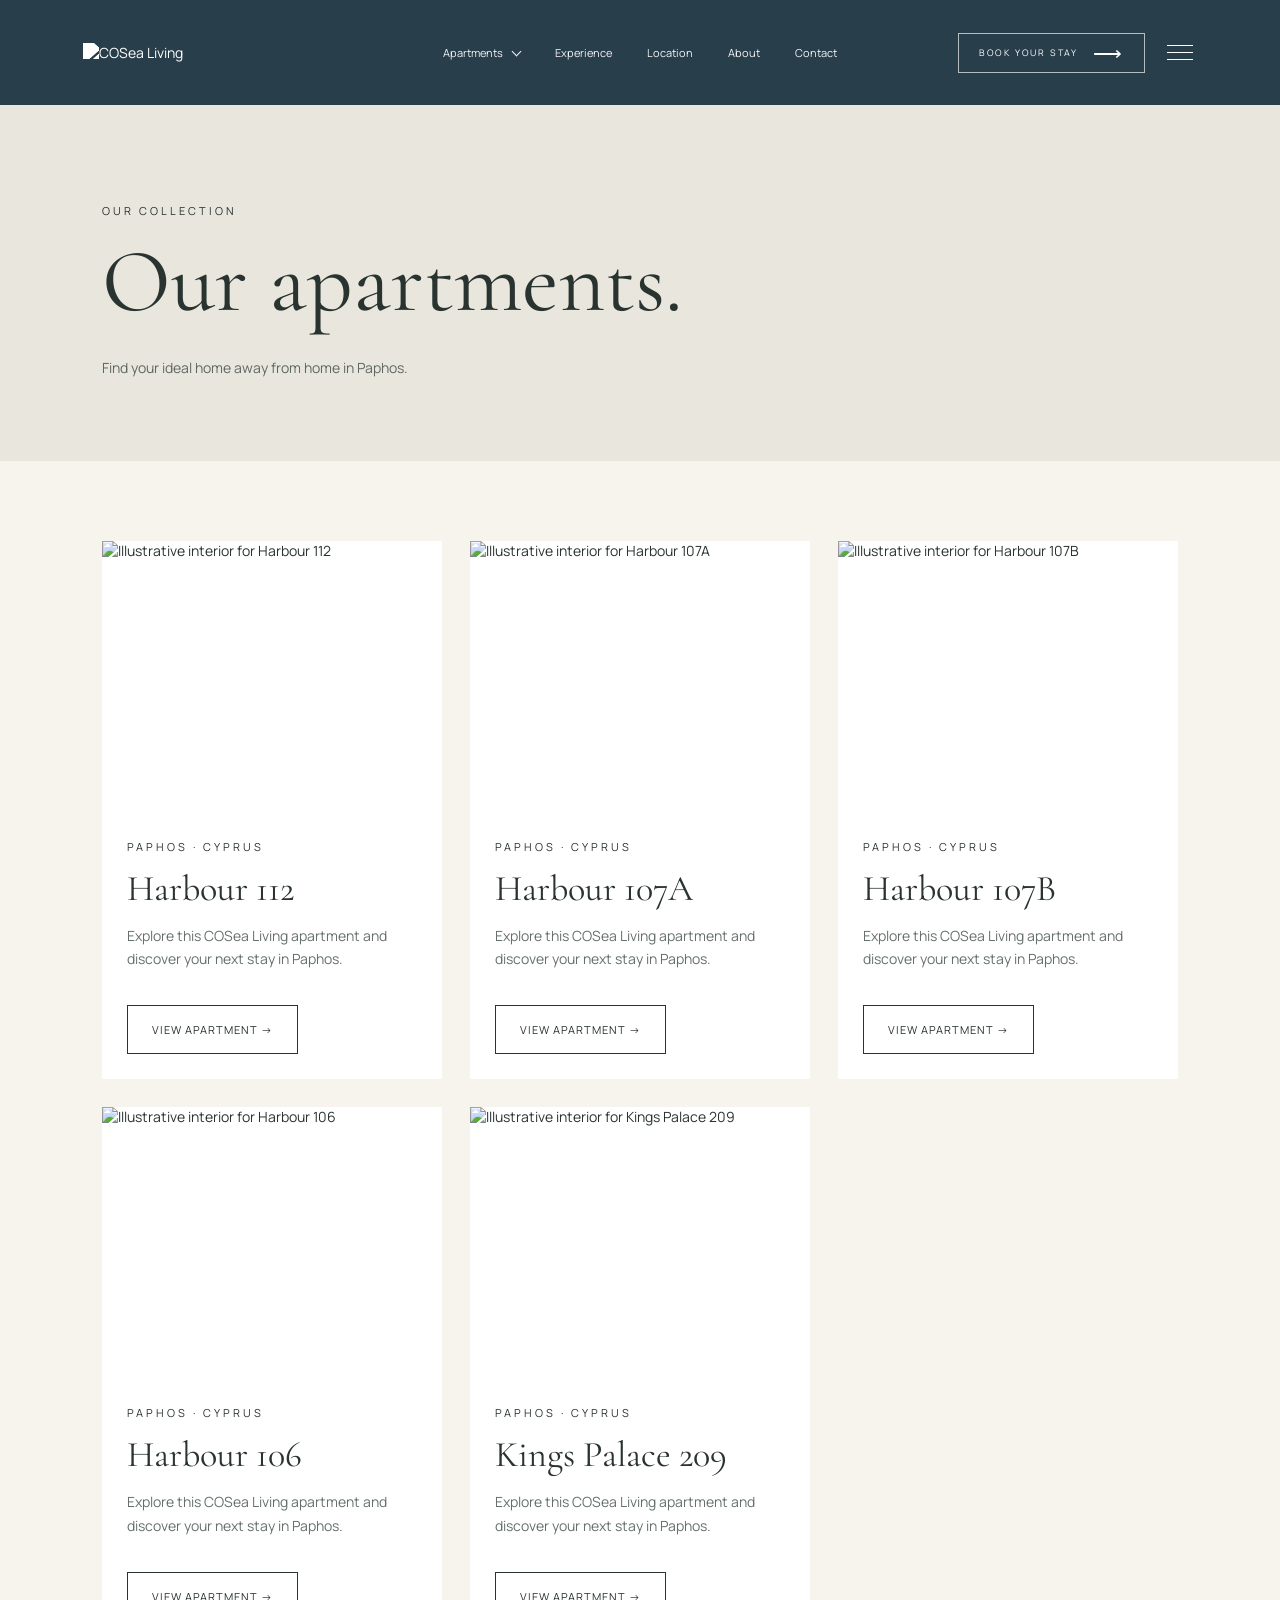
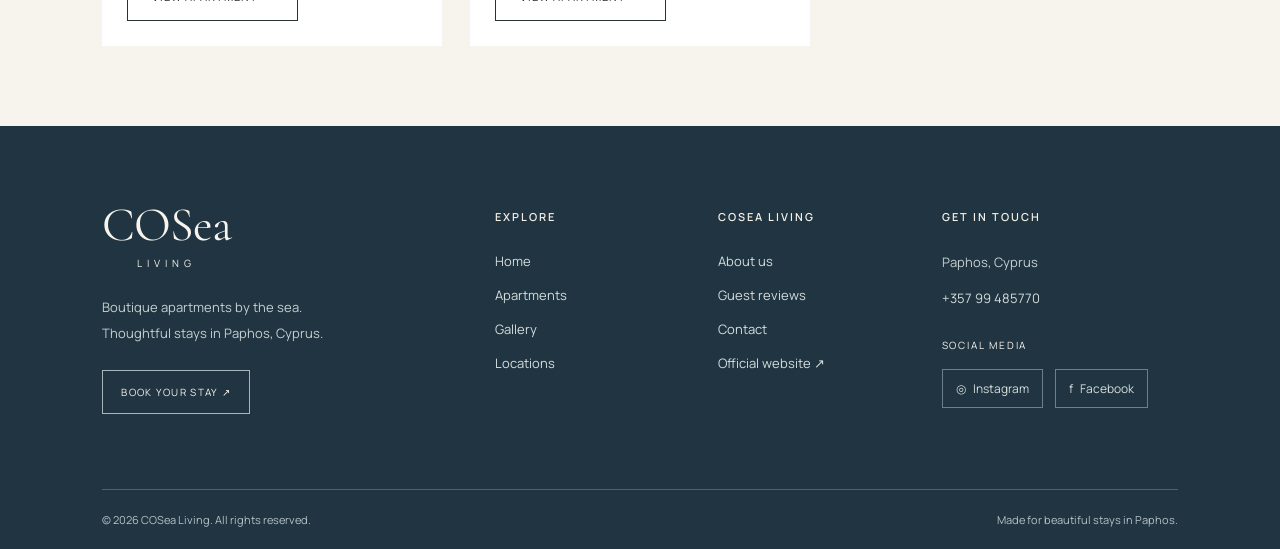
==== commit 6ec51afd: "Remove redundant All apartments entry from dropdown" ====
--- a/apartments/index.html
+++ b/apartments/index.html
@@ -1 +1 @@
-<!doctype html><html lang="en"><head><meta charset="utf-8"><meta name="viewport" content="width=device-width,initial-scale=1"><meta name="description" content="COSea Living boutique holiday apartments in Paphos, Cyprus"><title>Apartments | COSea Living</title><link rel="stylesheet" href="/styles.css"></head><body><header class="site-header"><a class="header-logo" href="/" aria-label="COSea Living home"><img src="https://cosealiving.com/wp-content/uploads/2022/08/viber_image_2022-08-11_14-42-48-900-removebg-preview.png" alt="COSea Living"></a><nav class="desktop-nav" aria-label="Main navigation"><div class="nav-dropdown"><a href="/apartments/">Apartments <span class="nav-chevron" aria-hidden="true"></span></a><div class="nav-dropdown-menu"><a href="/apartments/">All apartments</a><a href="/apartments/harbour-112/">Harbour 112</a><a href="/apartments/harbour-107a/">Harbour 107A</a><a href="/apartments/harbour-107b/">Harbour 107B</a><a href="/apartments/harbour-106/">Harbour 106</a><a href="/apartments/kings-palace-209/">Kings Palace 209</a></div></div><a href="/#gallery-preview">Experience</a><a href="/locations/">Location</a><a href="/#about">About</a><a href="/#contact">Contact</a></nav><div class="header-actions"><a class="book-button" href="https://cosealiving.com/" target="_blank" rel="noopener">BOOK YOUR STAY <span aria-hidden="true">⟶</span></a><details class="mobile-menu"><summary aria-label="Open navigation menu"><span></span><span></span><span></span></summary><nav aria-label="Additional navigation"><a href="/">Home</a><a href="/apartments/">Apartments</a><a href="/#gallery-preview">Experience</a><a href="/locations/">Location</a><a href="/#about">About</a><a href="/#contact">Contact</a></nav></details></div></header><main><section class="page-hero"><span class="eyebrow">OUR COLLECTION</span><h1>Our apartments.</h1><p class="muted">Find your ideal home away from home in Paphos.</p></section><section class="section"><div class="grid"><article class="tile"><a href="/apartments/harbour-112/"><img src="https://images.unsplash.com/photo-1600607687939-ce8a6c25118c?w=1100&q=85" alt="Illustrative interior for Harbour 112" loading="lazy"><div class="tile-content"><span class="eyebrow">Paphos · Cyprus</span><h3>Harbour 112</h3><p>Explore this COSea Living apartment and discover your next stay in Paphos.</p><span class="btn">VIEW APARTMENT →</span></div></a></article><article class="tile"><a href="/apartments/harbour-107a/"><img src="https://images.unsplash.com/photo-1600566753190-17f0baa2a6c3?w=1100&q=85" alt="Illustrative interior for Harbour 107A" loading="lazy"><div class="tile-content"><span class="eyebrow">Paphos · Cyprus</span><h3>Harbour 107A</h3><p>Explore this COSea Living apartment and discover your next stay in Paphos.</p><span class="btn">VIEW APARTMENT →</span></div></a></article><article class="tile"><a href="/apartments/harbour-107b/"><img src="https://images.unsplash.com/photo-1600585154340-be6161a56a0c?w=1100&q=85" alt="Illustrative interior for Harbour 107B" loading="lazy"><div class="tile-content"><span class="eyebrow">Paphos · Cyprus</span><h3>Harbour 107B</h3><p>Explore this COSea Living apartment and discover your next stay in Paphos.</p><span class="btn">VIEW APARTMENT →</span></div></a></article><article class="tile"><a href="/apartments/harbour-106/"><img src="https://images.unsplash.com/photo-1600607687920-4e2a09cf159d?w=1100&q=85" alt="Illustrative interior for Harbour 106" loading="lazy"><div class="tile-content"><span class="eyebrow">Paphos · Cyprus</span><h3>Harbour 106</h3><p>Explore this COSea Living apartment and discover your next stay in Paphos.</p><span class="btn">VIEW APARTMENT →</span></div></a></article><article class="tile"><a href="/apartments/kings-palace-209/"><img src="https://images.unsplash.com/photo-1600047509807-ba8f99d2cdde?w=1100&q=85" alt="Illustrative interior for Kings Palace 209" loading="lazy"><div class="tile-content"><span class="eyebrow">Paphos · Cyprus</span><h3>Kings Palace 209</h3><p>Explore this COSea Living apartment and discover your next stay in Paphos.</p><span class="btn">VIEW APARTMENT →</span></div></a></article></div></section></main><footer class="site-footer"><div class="footer-main"><div class="footer-brand"><a href="/" class="footer-logo">COSea <small>LIVING</small></a><p>Boutique apartments by the sea.<br>Thoughtful stays in Paphos, Cyprus.</p><a class="footer-outline" href="https://cosealiving.com/" target="_blank" rel="noopener">BOOK YOUR STAY ↗</a></div><div class="footer-column"><h3>EXPLORE</h3><a href="/">Home</a><a href="/apartments/">Apartments</a><a href="/gallery/">Gallery</a><a href="/locations/">Locations</a></div><div class="footer-column"><h3>COSEA LIVING</h3><a href="/#about">About us</a><a href="/#guest-reviews">Guest reviews</a><a href="/#contact">Contact</a><a href="https://cosealiving.com/" target="_blank" rel="noopener">Official website ↗</a></div><div class="footer-column footer-connect"><h3>GET IN TOUCH</h3><p>Paphos, Cyprus</p><a href="tel:+35799485770">+357 99 485770</a><p class="footer-social-label">SOCIAL MEDIA</p><div class="footer-social"><a href="https://www.instagram.com/explore/search/keyword/?q=COSea%20Living" target="_blank" rel="noopener" aria-label="Search COSea Living on Instagram" title="Find COSea Living on Instagram">◎ <span>Instagram</span></a><a href="https://www.facebook.com/search/top?q=COSea%20Living" target="_blank" rel="noopener" aria-label="Search COSea Living on Facebook" title="Find COSea Living on Facebook">f <span>Facebook</span></a></div></div></div><div class="footer-bottom"><span>© 2026 COSea Living. All rights reserved.</span><span>Made for beautiful stays in Paphos.</span></div></footer></body></html>+<!doctype html><html lang="en"><head><meta charset="utf-8"><meta name="viewport" content="width=device-width,initial-scale=1"><meta name="description" content="COSea Living boutique holiday apartments in Paphos, Cyprus"><title>Apartments | COSea Living</title><link rel="stylesheet" href="/styles.css"></head><body><header class="site-header"><a class="header-logo" href="/" aria-label="COSea Living home"><img src="https://cosealiving.com/wp-content/uploads/2022/08/viber_image_2022-08-11_14-42-48-900-removebg-preview.png" alt="COSea Living"></a><nav class="desktop-nav" aria-label="Main navigation"><div class="nav-dropdown"><a href="/apartments/">Apartments <span class="nav-chevron" aria-hidden="true"></span></a><div class="nav-dropdown-menu"><a href="/apartments/harbour-112/">Harbour 112</a><a href="/apartments/harbour-107a/">Harbour 107A</a><a href="/apartments/harbour-107b/">Harbour 107B</a><a href="/apartments/harbour-106/">Harbour 106</a><a href="/apartments/kings-palace-209/">Kings Palace 209</a></div></div><a href="/#gallery-preview">Experience</a><a href="/locations/">Location</a><a href="/#about">About</a><a href="/#contact">Contact</a></nav><div class="header-actions"><a class="book-button" href="https://cosealiving.com/" target="_blank" rel="noopener">BOOK YOUR STAY <span aria-hidden="true">⟶</span></a><details class="mobile-menu"><summary aria-label="Open navigation menu"><span></span><span></span><span></span></summary><nav aria-label="Additional navigation"><a href="/">Home</a><a href="/apartments/">Apartments</a><a href="/#gallery-preview">Experience</a><a href="/locations/">Location</a><a href="/#about">About</a><a href="/#contact">Contact</a></nav></details></div></header><main><section class="page-hero"><span class="eyebrow">OUR COLLECTION</span><h1>Our apartments.</h1><p class="muted">Find your ideal home away from home in Paphos.</p></section><section class="section"><div class="grid"><article class="tile"><a href="/apartments/harbour-112/"><img src="https://images.unsplash.com/photo-1600607687939-ce8a6c25118c?w=1100&q=85" alt="Illustrative interior for Harbour 112" loading="lazy"><div class="tile-content"><span class="eyebrow">Paphos · Cyprus</span><h3>Harbour 112</h3><p>Explore this COSea Living apartment and discover your next stay in Paphos.</p><span class="btn">VIEW APARTMENT →</span></div></a></article><article class="tile"><a href="/apartments/harbour-107a/"><img src="https://images.unsplash.com/photo-1600566753190-17f0baa2a6c3?w=1100&q=85" alt="Illustrative interior for Harbour 107A" loading="lazy"><div class="tile-content"><span class="eyebrow">Paphos · Cyprus</span><h3>Harbour 107A</h3><p>Explore this COSea Living apartment and discover your next stay in Paphos.</p><span class="btn">VIEW APARTMENT →</span></div></a></article><article class="tile"><a href="/apartments/harbour-107b/"><img src="https://images.unsplash.com/photo-1600585154340-be6161a56a0c?w=1100&q=85" alt="Illustrative interior for Harbour 107B" loading="lazy"><div class="tile-content"><span class="eyebrow">Paphos · Cyprus</span><h3>Harbour 107B</h3><p>Explore this COSea Living apartment and discover your next stay in Paphos.</p><span class="btn">VIEW APARTMENT →</span></div></a></article><article class="tile"><a href="/apartments/harbour-106/"><img src="https://images.unsplash.com/photo-1600607687920-4e2a09cf159d?w=1100&q=85" alt="Illustrative interior for Harbour 106" loading="lazy"><div class="tile-content"><span class="eyebrow">Paphos · Cyprus</span><h3>Harbour 106</h3><p>Explore this COSea Living apartment and discover your next stay in Paphos.</p><span class="btn">VIEW APARTMENT →</span></div></a></article><article class="tile"><a href="/apartments/kings-palace-209/"><img src="https://images.unsplash.com/photo-1600047509807-ba8f99d2cdde?w=1100&q=85" alt="Illustrative interior for Kings Palace 209" loading="lazy"><div class="tile-content"><span class="eyebrow">Paphos · Cyprus</span><h3>Kings Palace 209</h3><p>Explore this COSea Living apartment and discover your next stay in Paphos.</p><span class="btn">VIEW APARTMENT →</span></div></a></article></div></section></main><footer class="site-footer"><div class="footer-main"><div class="footer-brand"><a href="/" class="footer-logo">COSea <small>LIVING</small></a><p>Boutique apartments by the sea.<br>Thoughtful stays in Paphos, Cyprus.</p><a class="footer-outline" href="https://cosealiving.com/" target="_blank" rel="noopener">BOOK YOUR STAY ↗</a></div><div class="footer-column"><h3>EXPLORE</h3><a href="/">Home</a><a href="/apartments/">Apartments</a><a href="/gallery/">Gallery</a><a href="/locations/">Locations</a></div><div class="footer-column"><h3>COSEA LIVING</h3><a href="/#about">About us</a><a href="/#guest-reviews">Guest reviews</a><a href="/#contact">Contact</a><a href="https://cosealiving.com/" target="_blank" rel="noopener">Official website ↗</a></div><div class="footer-column footer-connect"><h3>GET IN TOUCH</h3><p>Paphos, Cyprus</p><a href="tel:+35799485770">+357 99 485770</a><p class="footer-social-label">SOCIAL MEDIA</p><div class="footer-social"><a href="https://www.instagram.com/explore/search/keyword/?q=COSea%20Living" target="_blank" rel="noopener" aria-label="Search COSea Living on Instagram" title="Find COSea Living on Instagram">◎ <span>Instagram</span></a><a href="https://www.facebook.com/search/top?q=COSea%20Living" target="_blank" rel="noopener" aria-label="Search COSea Living on Facebook" title="Find COSea Living on Facebook">f <span>Facebook</span></a></div></div></div><div class="footer-bottom"><span>© 2026 COSea Living. All rights reserved.</span><span>Made for beautiful stays in Paphos.</span></div></footer></body></html>
--- a/styles.css
+++ b/styles.css
@@ -8,3 +8,6 @@
 
 /* Reference-inspired transparent navigation */
 .site-header{position:relative;z-index:20;display:grid;grid-template-columns:1fr auto 1fr;align-items:center;min-height:105px;padding:18px 6.5%;gap:25px;background:#293e4b;color:white}.site-header .header-logo{justify-self:start}.site-header .header-logo img{width:116px;max-height:83px;object-fit:contain;filter:brightness(0) invert(1)}.site-header .desktop-nav{display:flex;align-items:center;justify-content:center;gap:35px;font-size:11px;white-space:nowrap}.site-header .desktop-nav>a,.nav-dropdown>a{opacity:.94}.site-header .desktop-nav>a:hover,.nav-dropdown>a:hover{opacity:1;text-decoration:none}.nav-dropdown{position:relative;padding:18px 0}.nav-chevron{font-size:14px;margin-left:6px}.nav-dropdown-menu{display:none;position:absolute;top:100%;left:-20px;min-width:210px;background:#233844;box-shadow:0 12px 30px #0002;padding:13px 0}.nav-dropdown:hover .nav-dropdown-menu,.nav-dropdown:focus-within .nav-dropdown-menu{display:flex;flex-direction:column}.nav-dropdown-menu a{padding:9px 18px;font-size:11px}.nav-dropdown-menu a:hover{background:#ffffff19}.header-actions{display:flex;align-items:center;justify-content:flex-end;gap:22px}.site-header .book-button{min-height:40px;padding:12px 20px;font-size:9px;letter-spacing:1.8px;border:1px solid #ffffffa8}.site-header .book-button span{font-size:20px;margin-left:15px;line-height:0}.mobile-menu{position:relative}.mobile-menu summary{list-style:none;cursor:pointer;width:30px;height:28px;display:flex;flex-direction:column;justify-content:center;gap:6px}.mobile-menu summary::-webkit-details-marker{display:none}.mobile-menu summary span{width:26px;height:1px;background:#fff;display:block}.mobile-menu nav{position:absolute;right:0;top:calc(100% + 19px);width:230px;background:#233844;padding:15px;display:flex;flex-direction:column;align-items:stretch;gap:0;box-shadow:0 12px 25px #0003}.mobile-menu nav a{font-size:12px;padding:12px 10px}.mobile-menu nav a:hover{background:#ffffff1a}body:has(>.site-header + main > .hero)>.site-header{position:absolute;top:0;left:0;width:100%;background:transparent}body:has(>.site-header + main > .hero) .hero{padding-top:145px}@media(max-width:1000px){.site-header{grid-template-columns:1fr auto}.site-header .desktop-nav{display:none}}@media(max-width:600px){.site-header{min-height:88px;padding:12px 5%}.site-header .header-logo img{width:95px;max-height:68px}.header-actions{gap:12px}.site-header .book-button{font-size:8px;letter-spacing:.7px;padding:11px 10px}.site-header .book-button span{margin-left:6px}.mobile-menu nav{right:-5px}body:has(>.site-header + main > .hero) .hero{padding-top:130px}}
+
+/* Crisp aligned Apartments dropdown chevron */
+.site-header .nav-dropdown>a{display:inline-flex;align-items:center;gap:10px}.site-header .nav-chevron{display:inline-block;width:7px;height:7px;margin:0 0 3px;border-right:1.5px solid currentColor;border-bottom:1.5px solid currentColor;transform:rotate(45deg);font-size:0;flex-shrink:0;vertical-align:middle;transition:transform .2s ease}.site-header .nav-dropdown:hover .nav-chevron,.site-header .nav-dropdown:focus-within .nav-chevron{transform:translateY(3px) rotate(225deg)}
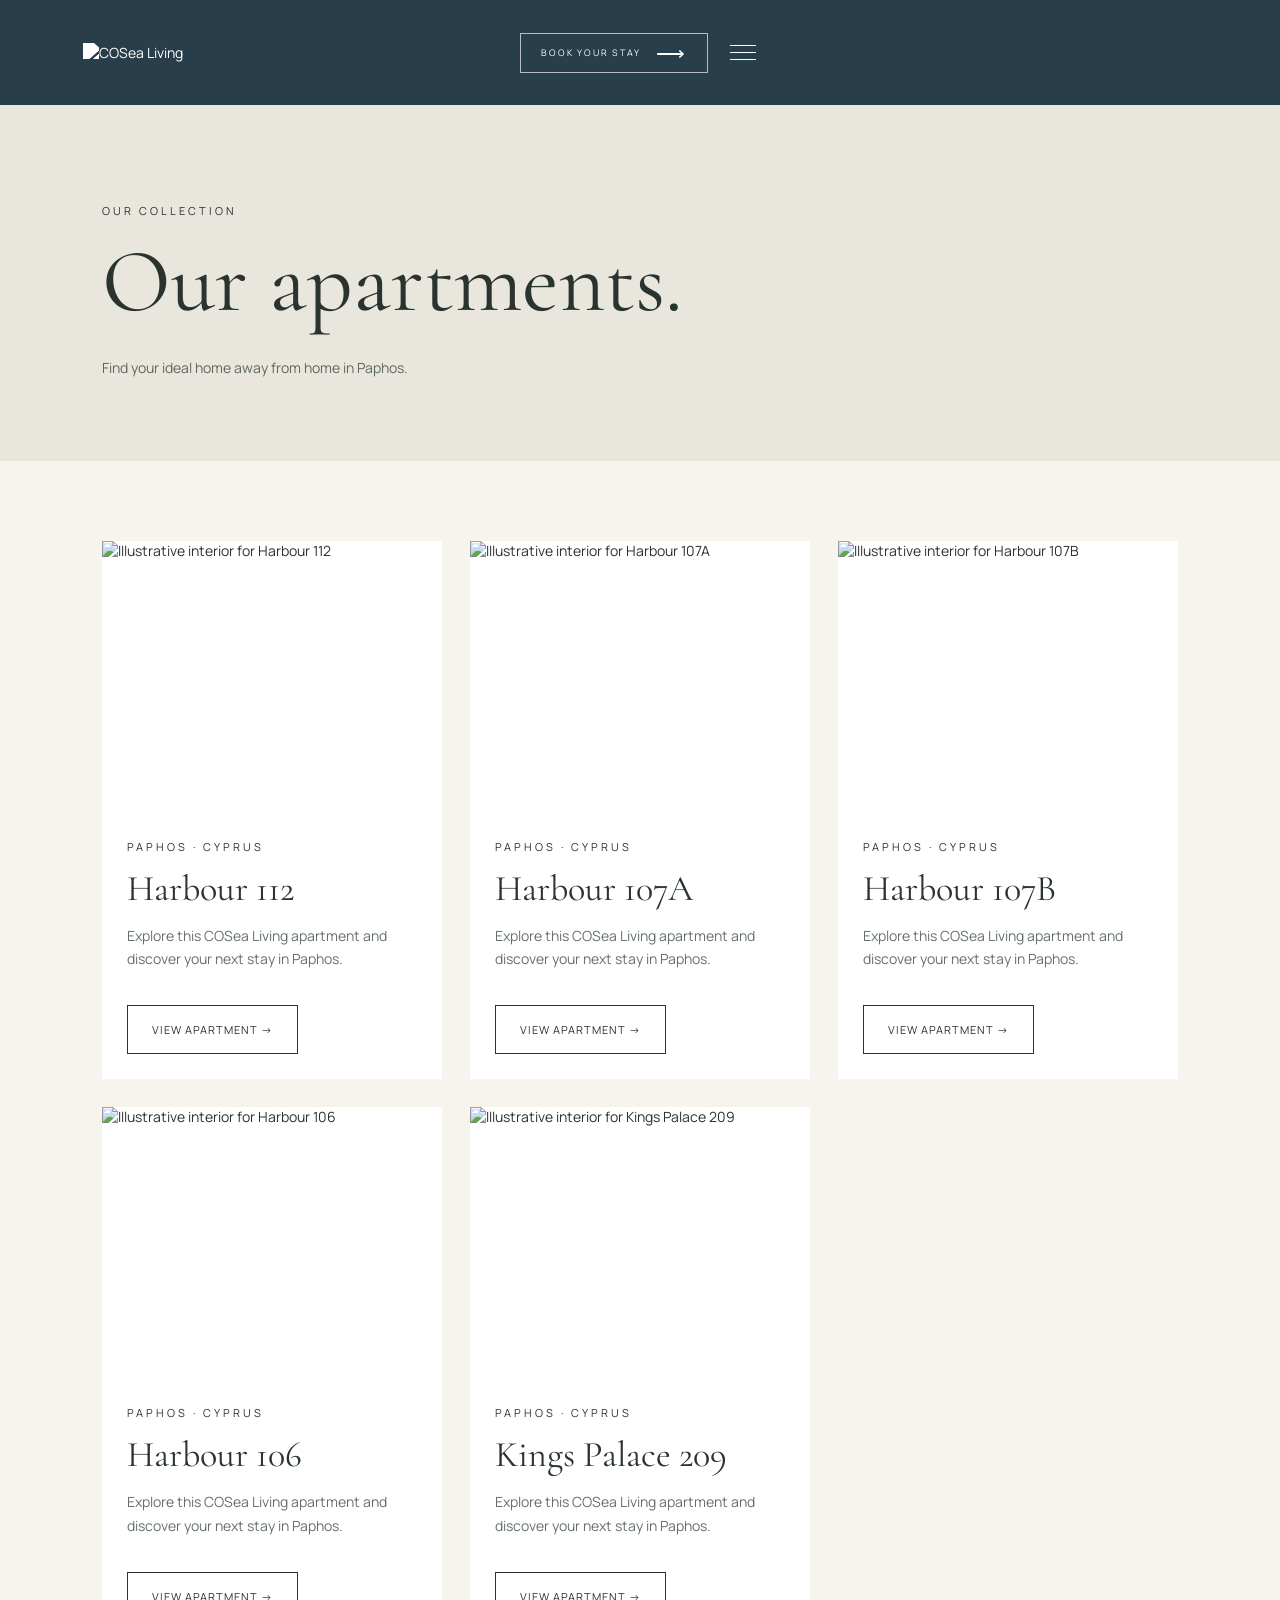
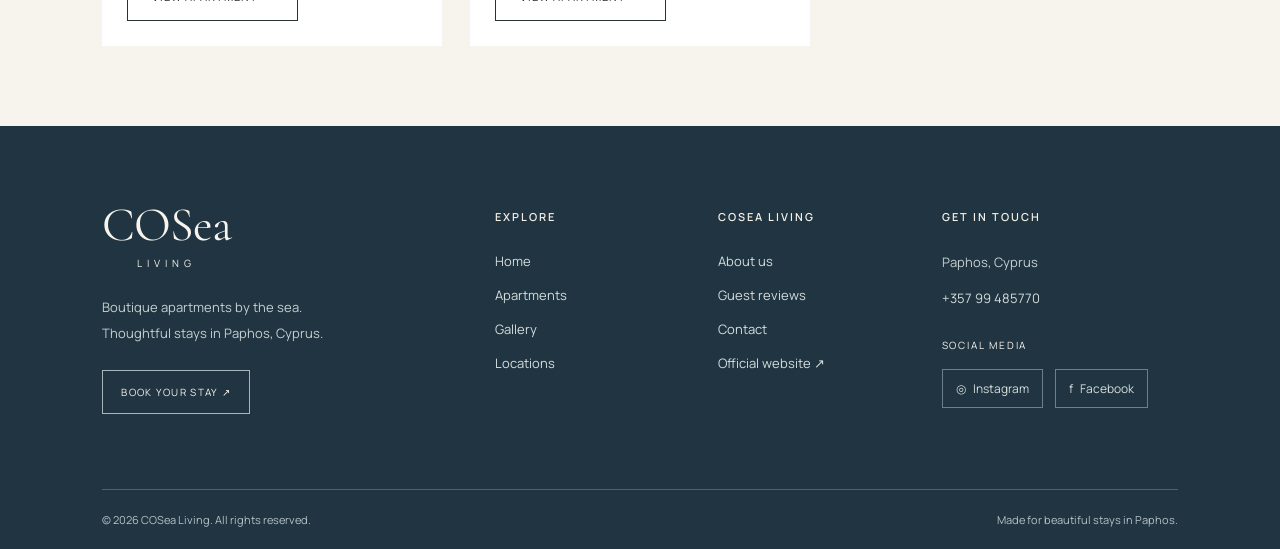
==== commit 93b3c851: "Move navigation and apartment submenu into hamburger only" ====
--- a/apartments/index.html
+++ b/apartments/index.html
@@ -1 +1 @@
-<!doctype html><html lang="en"><head><meta charset="utf-8"><meta name="viewport" content="width=device-width,initial-scale=1"><meta name="description" content="COSea Living boutique holiday apartments in Paphos, Cyprus"><title>Apartments | COSea Living</title><link rel="stylesheet" href="/styles.css"></head><body><header class="site-header"><a class="header-logo" href="/" aria-label="COSea Living home"><img src="https://cosealiving.com/wp-content/uploads/2022/08/viber_image_2022-08-11_14-42-48-900-removebg-preview.png" alt="COSea Living"></a><nav class="desktop-nav" aria-label="Main navigation"><div class="nav-dropdown"><a href="/apartments/">Apartments <span class="nav-chevron" aria-hidden="true"></span></a><div class="nav-dropdown-menu"><a href="/apartments/harbour-112/">Harbour 112</a><a href="/apartments/harbour-107a/">Harbour 107A</a><a href="/apartments/harbour-107b/">Harbour 107B</a><a href="/apartments/harbour-106/">Harbour 106</a><a href="/apartments/kings-palace-209/">Kings Palace 209</a></div></div><a href="/#gallery-preview">Experience</a><a href="/locations/">Location</a><a href="/#about">About</a><a href="/#contact">Contact</a></nav><div class="header-actions"><a class="book-button" href="https://cosealiving.com/" target="_blank" rel="noopener">BOOK YOUR STAY <span aria-hidden="true">⟶</span></a><details class="mobile-menu"><summary aria-label="Open navigation menu"><span></span><span></span><span></span></summary><nav aria-label="Additional navigation"><a href="/">Home</a><a href="/apartments/">Apartments</a><a href="/#gallery-preview">Experience</a><a href="/locations/">Location</a><a href="/#about">About</a><a href="/#contact">Contact</a></nav></details></div></header><main><section class="page-hero"><span class="eyebrow">OUR COLLECTION</span><h1>Our apartments.</h1><p class="muted">Find your ideal home away from home in Paphos.</p></section><section class="section"><div class="grid"><article class="tile"><a href="/apartments/harbour-112/"><img src="https://images.unsplash.com/photo-1600607687939-ce8a6c25118c?w=1100&q=85" alt="Illustrative interior for Harbour 112" loading="lazy"><div class="tile-content"><span class="eyebrow">Paphos · Cyprus</span><h3>Harbour 112</h3><p>Explore this COSea Living apartment and discover your next stay in Paphos.</p><span class="btn">VIEW APARTMENT →</span></div></a></article><article class="tile"><a href="/apartments/harbour-107a/"><img src="https://images.unsplash.com/photo-1600566753190-17f0baa2a6c3?w=1100&q=85" alt="Illustrative interior for Harbour 107A" loading="lazy"><div class="tile-content"><span class="eyebrow">Paphos · Cyprus</span><h3>Harbour 107A</h3><p>Explore this COSea Living apartment and discover your next stay in Paphos.</p><span class="btn">VIEW APARTMENT →</span></div></a></article><article class="tile"><a href="/apartments/harbour-107b/"><img src="https://images.unsplash.com/photo-1600585154340-be6161a56a0c?w=1100&q=85" alt="Illustrative interior for Harbour 107B" loading="lazy"><div class="tile-content"><span class="eyebrow">Paphos · Cyprus</span><h3>Harbour 107B</h3><p>Explore this COSea Living apartment and discover your next stay in Paphos.</p><span class="btn">VIEW APARTMENT →</span></div></a></article><article class="tile"><a href="/apartments/harbour-106/"><img src="https://images.unsplash.com/photo-1600607687920-4e2a09cf159d?w=1100&q=85" alt="Illustrative interior for Harbour 106" loading="lazy"><div class="tile-content"><span class="eyebrow">Paphos · Cyprus</span><h3>Harbour 106</h3><p>Explore this COSea Living apartment and discover your next stay in Paphos.</p><span class="btn">VIEW APARTMENT →</span></div></a></article><article class="tile"><a href="/apartments/kings-palace-209/"><img src="https://images.unsplash.com/photo-1600047509807-ba8f99d2cdde?w=1100&q=85" alt="Illustrative interior for Kings Palace 209" loading="lazy"><div class="tile-content"><span class="eyebrow">Paphos · Cyprus</span><h3>Kings Palace 209</h3><p>Explore this COSea Living apartment and discover your next stay in Paphos.</p><span class="btn">VIEW APARTMENT →</span></div></a></article></div></section></main><footer class="site-footer"><div class="footer-main"><div class="footer-brand"><a href="/" class="footer-logo">COSea <small>LIVING</small></a><p>Boutique apartments by the sea.<br>Thoughtful stays in Paphos, Cyprus.</p><a class="footer-outline" href="https://cosealiving.com/" target="_blank" rel="noopener">BOOK YOUR STAY ↗</a></div><div class="footer-column"><h3>EXPLORE</h3><a href="/">Home</a><a href="/apartments/">Apartments</a><a href="/gallery/">Gallery</a><a href="/locations/">Locations</a></div><div class="footer-column"><h3>COSEA LIVING</h3><a href="/#about">About us</a><a href="/#guest-reviews">Guest reviews</a><a href="/#contact">Contact</a><a href="https://cosealiving.com/" target="_blank" rel="noopener">Official website ↗</a></div><div class="footer-column footer-connect"><h3>GET IN TOUCH</h3><p>Paphos, Cyprus</p><a href="tel:+35799485770">+357 99 485770</a><p class="footer-social-label">SOCIAL MEDIA</p><div class="footer-social"><a href="https://www.instagram.com/explore/search/keyword/?q=COSea%20Living" target="_blank" rel="noopener" aria-label="Search COSea Living on Instagram" title="Find COSea Living on Instagram">◎ <span>Instagram</span></a><a href="https://www.facebook.com/search/top?q=COSea%20Living" target="_blank" rel="noopener" aria-label="Search COSea Living on Facebook" title="Find COSea Living on Facebook">f <span>Facebook</span></a></div></div></div><div class="footer-bottom"><span>© 2026 COSea Living. All rights reserved.</span><span>Made for beautiful stays in Paphos.</span></div></footer></body></html>+<!doctype html><html lang="en"><head><meta charset="utf-8"><meta name="viewport" content="width=device-width,initial-scale=1"><meta name="description" content="COSea Living boutique holiday apartments in Paphos, Cyprus"><title>Apartments | COSea Living</title><link rel="stylesheet" href="/styles.css"></head><body><header class="site-header"><a class="header-logo" href="/" aria-label="COSea Living home"><img src="https://cosealiving.com/wp-content/uploads/2022/08/viber_image_2022-08-11_14-42-48-900-removebg-preview.png" alt="COSea Living"></a><div class="header-actions"><a class="book-button" href="https://cosealiving.com/" target="_blank" rel="noopener">BOOK YOUR STAY <span aria-hidden="true">⟶</span></a><details class="mobile-menu"><summary aria-label="Open navigation menu"><span></span><span></span><span></span></summary><nav aria-label="Main navigation"><a href="/">Home</a><details class="hamburger-apartments"><summary>Apartments <span class="submenu-chevron" aria-hidden="true"></span></summary><div class="hamburger-submenu"><a href="/apartments/harbour-112/">Harbour 112</a><a href="/apartments/harbour-107a/">Harbour 107A</a><a href="/apartments/harbour-107b/">Harbour 107B</a><a href="/apartments/harbour-106/">Harbour 106</a><a href="/apartments/kings-palace-209/">Kings Palace 209</a></div></details><a href="/#gallery-preview">Experience</a><a href="/locations/">Location</a><a href="/#about">About</a><a href="/#contact">Contact</a></nav></details></div></header><main><section class="page-hero"><span class="eyebrow">OUR COLLECTION</span><h1>Our apartments.</h1><p class="muted">Find your ideal home away from home in Paphos.</p></section><section class="section"><div class="grid"><article class="tile"><a href="/apartments/harbour-112/"><img src="https://images.unsplash.com/photo-1600607687939-ce8a6c25118c?w=1100&q=85" alt="Illustrative interior for Harbour 112" loading="lazy"><div class="tile-content"><span class="eyebrow">Paphos · Cyprus</span><h3>Harbour 112</h3><p>Explore this COSea Living apartment and discover your next stay in Paphos.</p><span class="btn">VIEW APARTMENT →</span></div></a></article><article class="tile"><a href="/apartments/harbour-107a/"><img src="https://images.unsplash.com/photo-1600566753190-17f0baa2a6c3?w=1100&q=85" alt="Illustrative interior for Harbour 107A" loading="lazy"><div class="tile-content"><span class="eyebrow">Paphos · Cyprus</span><h3>Harbour 107A</h3><p>Explore this COSea Living apartment and discover your next stay in Paphos.</p><span class="btn">VIEW APARTMENT →</span></div></a></article><article class="tile"><a href="/apartments/harbour-107b/"><img src="https://images.unsplash.com/photo-1600585154340-be6161a56a0c?w=1100&q=85" alt="Illustrative interior for Harbour 107B" loading="lazy"><div class="tile-content"><span class="eyebrow">Paphos · Cyprus</span><h3>Harbour 107B</h3><p>Explore this COSea Living apartment and discover your next stay in Paphos.</p><span class="btn">VIEW APARTMENT →</span></div></a></article><article class="tile"><a href="/apartments/harbour-106/"><img src="https://images.unsplash.com/photo-1600607687920-4e2a09cf159d?w=1100&q=85" alt="Illustrative interior for Harbour 106" loading="lazy"><div class="tile-content"><span class="eyebrow">Paphos · Cyprus</span><h3>Harbour 106</h3><p>Explore this COSea Living apartment and discover your next stay in Paphos.</p><span class="btn">VIEW APARTMENT →</span></div></a></article><article class="tile"><a href="/apartments/kings-palace-209/"><img src="https://images.unsplash.com/photo-1600047509807-ba8f99d2cdde?w=1100&q=85" alt="Illustrative interior for Kings Palace 209" loading="lazy"><div class="tile-content"><span class="eyebrow">Paphos · Cyprus</span><h3>Kings Palace 209</h3><p>Explore this COSea Living apartment and discover your next stay in Paphos.</p><span class="btn">VIEW APARTMENT →</span></div></a></article></div></section></main><footer class="site-footer"><div class="footer-main"><div class="footer-brand"><a href="/" class="footer-logo">COSea <small>LIVING</small></a><p>Boutique apartments by the sea.<br>Thoughtful stays in Paphos, Cyprus.</p><a class="footer-outline" href="https://cosealiving.com/" target="_blank" rel="noopener">BOOK YOUR STAY ↗</a></div><div class="footer-column"><h3>EXPLORE</h3><a href="/">Home</a><a href="/apartments/">Apartments</a><a href="/gallery/">Gallery</a><a href="/locations/">Locations</a></div><div class="footer-column"><h3>COSEA LIVING</h3><a href="/#about">About us</a><a href="/#guest-reviews">Guest reviews</a><a href="/#contact">Contact</a><a href="https://cosealiving.com/" target="_blank" rel="noopener">Official website ↗</a></div><div class="footer-column footer-connect"><h3>GET IN TOUCH</h3><p>Paphos, Cyprus</p><a href="tel:+35799485770">+357 99 485770</a><p class="footer-social-label">SOCIAL MEDIA</p><div class="footer-social"><a href="https://www.instagram.com/explore/search/keyword/?q=COSea%20Living" target="_blank" rel="noopener" aria-label="Search COSea Living on Instagram" title="Find COSea Living on Instagram">◎ <span>Instagram</span></a><a href="https://www.facebook.com/search/top?q=COSea%20Living" target="_blank" rel="noopener" aria-label="Search COSea Living on Facebook" title="Find COSea Living on Facebook">f <span>Facebook</span></a></div></div></div><div class="footer-bottom"><span>© 2026 COSea Living. All rights reserved.</span><span>Made for beautiful stays in Paphos.</span></div></footer></body></html>
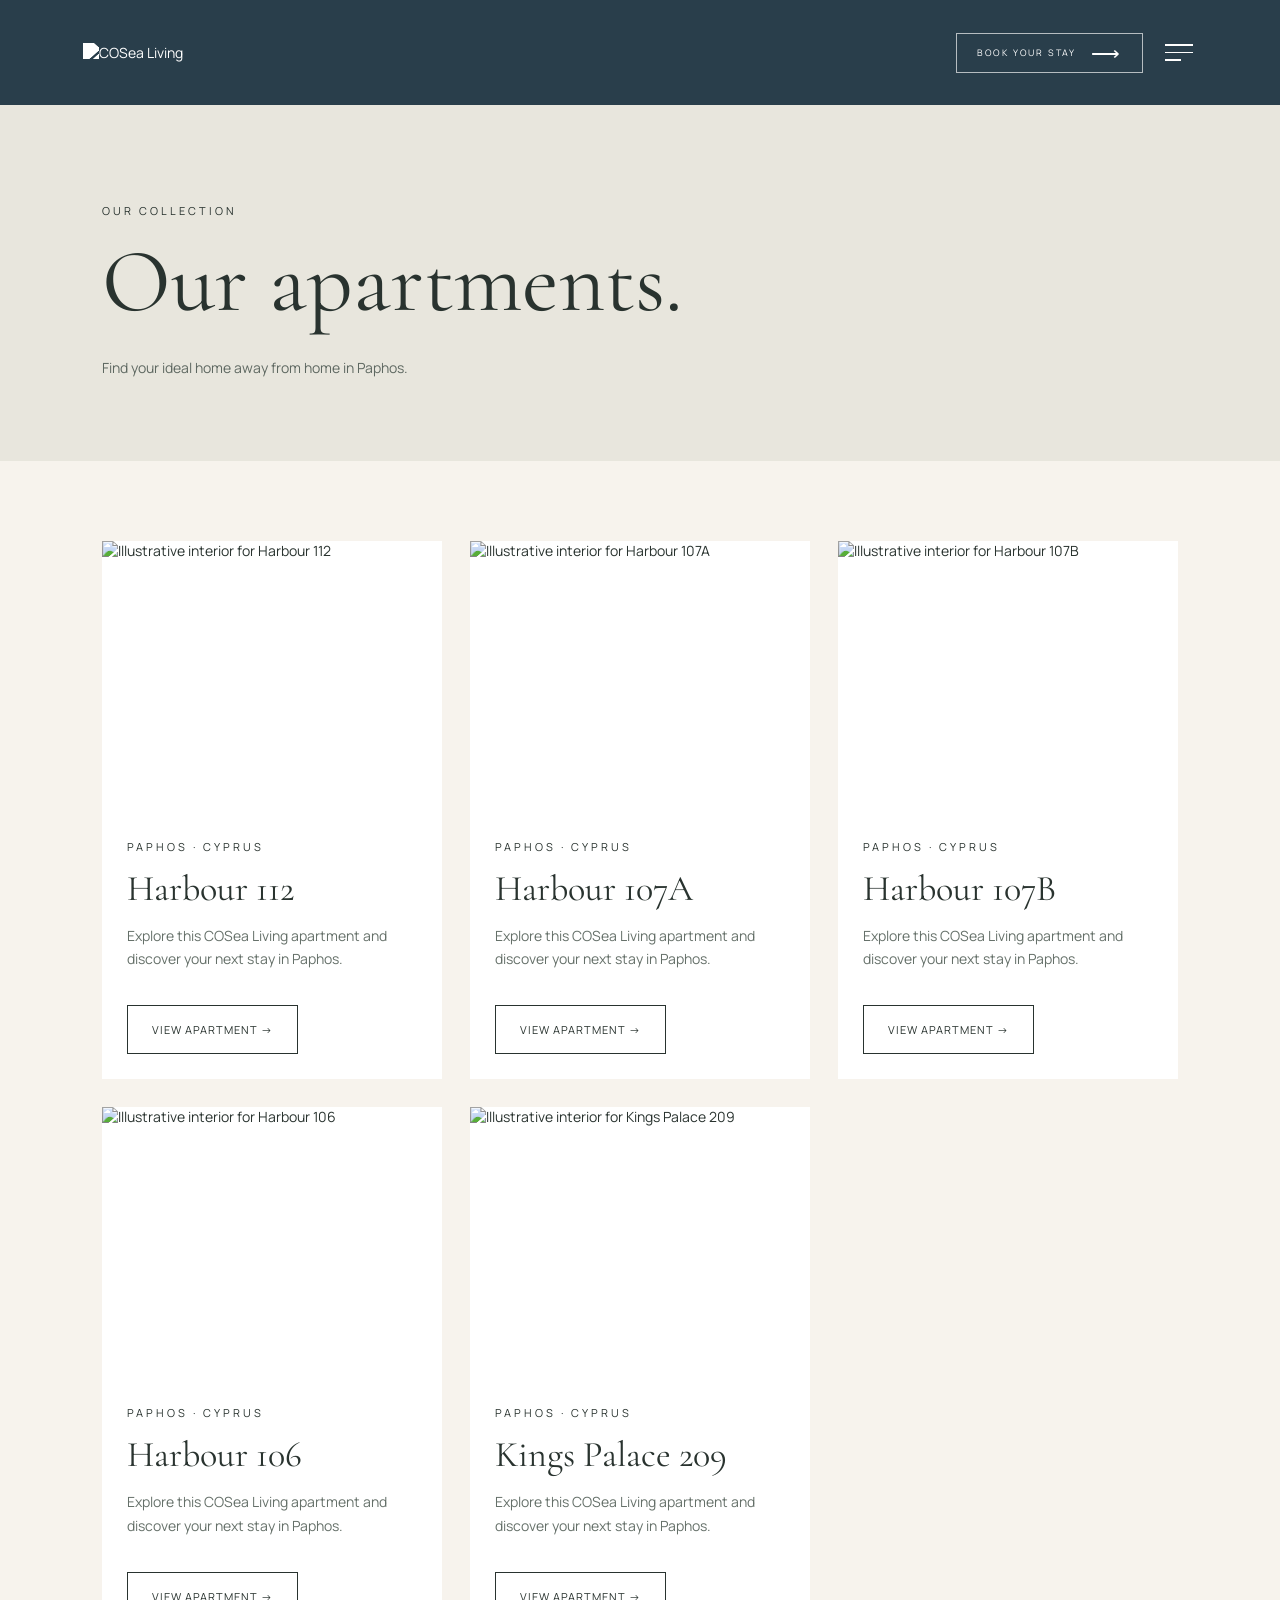
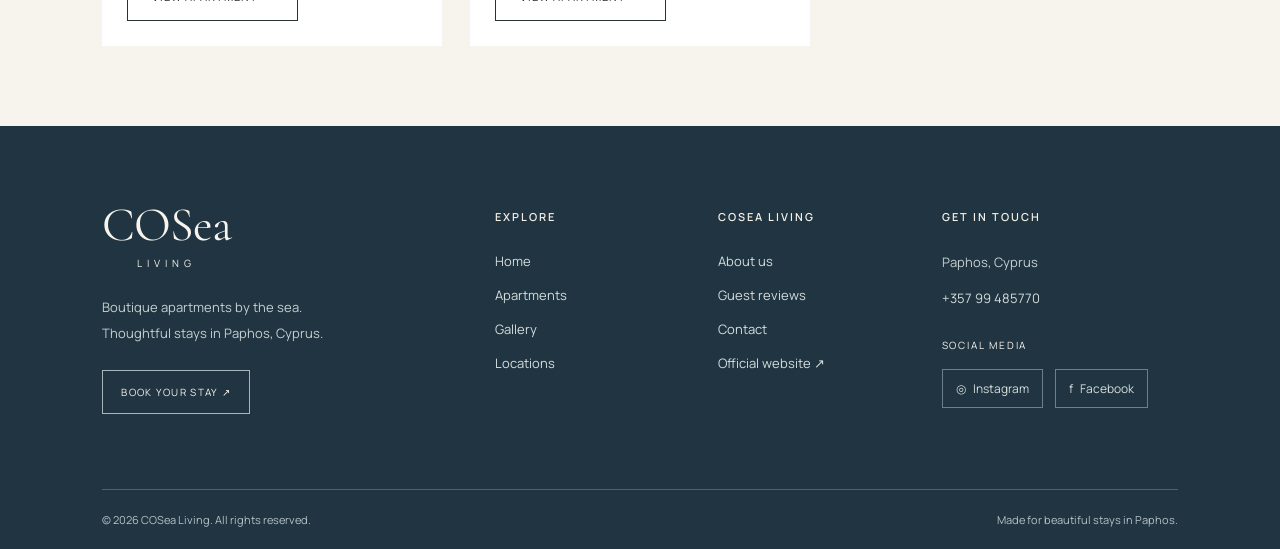
==== commit c3c82437: "Upgrade hamburger menu with premium editorial navigation layout" ====
--- a/apartments/index.html
+++ b/apartments/index.html
@@ -1 +1 @@
-<!doctype html><html lang="en"><head><meta charset="utf-8"><meta name="viewport" content="width=device-width,initial-scale=1"><meta name="description" content="COSea Living boutique holiday apartments in Paphos, Cyprus"><title>Apartments | COSea Living</title><link rel="stylesheet" href="/styles.css"></head><body><header class="site-header"><a class="header-logo" href="/" aria-label="COSea Living home"><img src="https://cosealiving.com/wp-content/uploads/2022/08/viber_image_2022-08-11_14-42-48-900-removebg-preview.png" alt="COSea Living"></a><div class="header-actions"><a class="book-button" href="https://cosealiving.com/" target="_blank" rel="noopener">BOOK YOUR STAY <span aria-hidden="true">⟶</span></a><details class="mobile-menu"><summary aria-label="Open navigation menu"><span></span><span></span><span></span></summary><nav aria-label="Main navigation"><a href="/">Home</a><details class="hamburger-apartments"><summary>Apartments <span class="submenu-chevron" aria-hidden="true"></span></summary><div class="hamburger-submenu"><a href="/apartments/harbour-112/">Harbour 112</a><a href="/apartments/harbour-107a/">Harbour 107A</a><a href="/apartments/harbour-107b/">Harbour 107B</a><a href="/apartments/harbour-106/">Harbour 106</a><a href="/apartments/kings-palace-209/">Kings Palace 209</a></div></details><a href="/#gallery-preview">Experience</a><a href="/locations/">Location</a><a href="/#about">About</a><a href="/#contact">Contact</a></nav></details></div></header><main><section class="page-hero"><span class="eyebrow">OUR COLLECTION</span><h1>Our apartments.</h1><p class="muted">Find your ideal home away from home in Paphos.</p></section><section class="section"><div class="grid"><article class="tile"><a href="/apartments/harbour-112/"><img src="https://images.unsplash.com/photo-1600607687939-ce8a6c25118c?w=1100&q=85" alt="Illustrative interior for Harbour 112" loading="lazy"><div class="tile-content"><span class="eyebrow">Paphos · Cyprus</span><h3>Harbour 112</h3><p>Explore this COSea Living apartment and discover your next stay in Paphos.</p><span class="btn">VIEW APARTMENT →</span></div></a></article><article class="tile"><a href="/apartments/harbour-107a/"><img src="https://images.unsplash.com/photo-1600566753190-17f0baa2a6c3?w=1100&q=85" alt="Illustrative interior for Harbour 107A" loading="lazy"><div class="tile-content"><span class="eyebrow">Paphos · Cyprus</span><h3>Harbour 107A</h3><p>Explore this COSea Living apartment and discover your next stay in Paphos.</p><span class="btn">VIEW APARTMENT →</span></div></a></article><article class="tile"><a href="/apartments/harbour-107b/"><img src="https://images.unsplash.com/photo-1600585154340-be6161a56a0c?w=1100&q=85" alt="Illustrative interior for Harbour 107B" loading="lazy"><div class="tile-content"><span class="eyebrow">Paphos · Cyprus</span><h3>Harbour 107B</h3><p>Explore this COSea Living apartment and discover your next stay in Paphos.</p><span class="btn">VIEW APARTMENT →</span></div></a></article><article class="tile"><a href="/apartments/harbour-106/"><img src="https://images.unsplash.com/photo-1600607687920-4e2a09cf159d?w=1100&q=85" alt="Illustrative interior for Harbour 106" loading="lazy"><div class="tile-content"><span class="eyebrow">Paphos · Cyprus</span><h3>Harbour 106</h3><p>Explore this COSea Living apartment and discover your next stay in Paphos.</p><span class="btn">VIEW APARTMENT →</span></div></a></article><article class="tile"><a href="/apartments/kings-palace-209/"><img src="https://images.unsplash.com/photo-1600047509807-ba8f99d2cdde?w=1100&q=85" alt="Illustrative interior for Kings Palace 209" loading="lazy"><div class="tile-content"><span class="eyebrow">Paphos · Cyprus</span><h3>Kings Palace 209</h3><p>Explore this COSea Living apartment and discover your next stay in Paphos.</p><span class="btn">VIEW APARTMENT →</span></div></a></article></div></section></main><footer class="site-footer"><div class="footer-main"><div class="footer-brand"><a href="/" class="footer-logo">COSea <small>LIVING</small></a><p>Boutique apartments by the sea.<br>Thoughtful stays in Paphos, Cyprus.</p><a class="footer-outline" href="https://cosealiving.com/" target="_blank" rel="noopener">BOOK YOUR STAY ↗</a></div><div class="footer-column"><h3>EXPLORE</h3><a href="/">Home</a><a href="/apartments/">Apartments</a><a href="/gallery/">Gallery</a><a href="/locations/">Locations</a></div><div class="footer-column"><h3>COSEA LIVING</h3><a href="/#about">About us</a><a href="/#guest-reviews">Guest reviews</a><a href="/#contact">Contact</a><a href="https://cosealiving.com/" target="_blank" rel="noopener">Official website ↗</a></div><div class="footer-column footer-connect"><h3>GET IN TOUCH</h3><p>Paphos, Cyprus</p><a href="tel:+35799485770">+357 99 485770</a><p class="footer-social-label">SOCIAL MEDIA</p><div class="footer-social"><a href="https://www.instagram.com/explore/search/keyword/?q=COSea%20Living" target="_blank" rel="noopener" aria-label="Search COSea Living on Instagram" title="Find COSea Living on Instagram">◎ <span>Instagram</span></a><a href="https://www.facebook.com/search/top?q=COSea%20Living" target="_blank" rel="noopener" aria-label="Search COSea Living on Facebook" title="Find COSea Living on Facebook">f <span>Facebook</span></a></div></div></div><div class="footer-bottom"><span>© 2026 COSea Living. All rights reserved.</span><span>Made for beautiful stays in Paphos.</span></div></footer></body></html>+<!doctype html><html lang="en"><head><meta charset="utf-8"><meta name="viewport" content="width=device-width,initial-scale=1"><meta name="description" content="COSea Living boutique holiday apartments in Paphos, Cyprus"><title>Apartments | COSea Living</title><link rel="stylesheet" href="/styles.css"></head><body><header class="site-header"><a class="header-logo" href="/" aria-label="COSea Living home"><img src="https://cosealiving.com/wp-content/uploads/2022/08/viber_image_2022-08-11_14-42-48-900-removebg-preview.png" alt="COSea Living"></a><div class="header-actions"><a class="book-button" href="https://cosealiving.com/" target="_blank" rel="noopener">BOOK YOUR STAY <span aria-hidden="true">⟶</span></a><details class="mobile-menu"><summary aria-label="Open navigation menu"><span></span><span></span><span></span></summary><nav aria-label="Main navigation"><div class="menu-intro"><span>COSEA LIVING</span><span>EXPLORE <i aria-hidden="true">↗</i></span></div><a href="/">Home</a><details class="hamburger-apartments"><summary>Apartments <span class="submenu-chevron" aria-hidden="true"></span></summary><div class="hamburger-submenu"><a href="/apartments/harbour-112/">Harbour 112</a><a href="/apartments/harbour-107a/">Harbour 107A</a><a href="/apartments/harbour-107b/">Harbour 107B</a><a href="/apartments/harbour-106/">Harbour 106</a><a href="/apartments/kings-palace-209/">Kings Palace 209</a></div></details><a href="/#gallery-preview">Experience</a><a href="/locations/">Location</a><a href="/#about">About</a><a href="/#contact">Contact</a><div class="menu-outro"><span>PAPHOS · CYPRUS</span><a href="https://cosealiving.com/" target="_blank" rel="noopener">YOUR NEXT STAY <span aria-hidden="true">↗</span></a></div></nav></details></div></header><main><section class="page-hero"><span class="eyebrow">OUR COLLECTION</span><h1>Our apartments.</h1><p class="muted">Find your ideal home away from home in Paphos.</p></section><section class="section"><div class="grid"><article class="tile"><a href="/apartments/harbour-112/"><img src="https://images.unsplash.com/photo-1600607687939-ce8a6c25118c?w=1100&q=85" alt="Illustrative interior for Harbour 112" loading="lazy"><div class="tile-content"><span class="eyebrow">Paphos · Cyprus</span><h3>Harbour 112</h3><p>Explore this COSea Living apartment and discover your next stay in Paphos.</p><span class="btn">VIEW APARTMENT →</span></div></a></article><article class="tile"><a href="/apartments/harbour-107a/"><img src="https://images.unsplash.com/photo-1600566753190-17f0baa2a6c3?w=1100&q=85" alt="Illustrative interior for Harbour 107A" loading="lazy"><div class="tile-content"><span class="eyebrow">Paphos · Cyprus</span><h3>Harbour 107A</h3><p>Explore this COSea Living apartment and discover your next stay in Paphos.</p><span class="btn">VIEW APARTMENT →</span></div></a></article><article class="tile"><a href="/apartments/harbour-107b/"><img src="https://images.unsplash.com/photo-1600585154340-be6161a56a0c?w=1100&q=85" alt="Illustrative interior for Harbour 107B" loading="lazy"><div class="tile-content"><span class="eyebrow">Paphos · Cyprus</span><h3>Harbour 107B</h3><p>Explore this COSea Living apartment and discover your next stay in Paphos.</p><span class="btn">VIEW APARTMENT →</span></div></a></article><article class="tile"><a href="/apartments/harbour-106/"><img src="https://images.unsplash.com/photo-1600607687920-4e2a09cf159d?w=1100&q=85" alt="Illustrative interior for Harbour 106" loading="lazy"><div class="tile-content"><span class="eyebrow">Paphos · Cyprus</span><h3>Harbour 106</h3><p>Explore this COSea Living apartment and discover your next stay in Paphos.</p><span class="btn">VIEW APARTMENT →</span></div></a></article><article class="tile"><a href="/apartments/kings-palace-209/"><img src="https://images.unsplash.com/photo-1600047509807-ba8f99d2cdde?w=1100&q=85" alt="Illustrative interior for Kings Palace 209" loading="lazy"><div class="tile-content"><span class="eyebrow">Paphos · Cyprus</span><h3>Kings Palace 209</h3><p>Explore this COSea Living apartment and discover your next stay in Paphos.</p><span class="btn">VIEW APARTMENT →</span></div></a></article></div></section></main><footer class="site-footer"><div class="footer-main"><div class="footer-brand"><a href="/" class="footer-logo">COSea <small>LIVING</small></a><p>Boutique apartments by the sea.<br>Thoughtful stays in Paphos, Cyprus.</p><a class="footer-outline" href="https://cosealiving.com/" target="_blank" rel="noopener">BOOK YOUR STAY ↗</a></div><div class="footer-column"><h3>EXPLORE</h3><a href="/">Home</a><a href="/apartments/">Apartments</a><a href="/gallery/">Gallery</a><a href="/locations/">Locations</a></div><div class="footer-column"><h3>COSEA LIVING</h3><a href="/#about">About us</a><a href="/#guest-reviews">Guest reviews</a><a href="/#contact">Contact</a><a href="https://cosealiving.com/" target="_blank" rel="noopener">Official website ↗</a></div><div class="footer-column footer-connect"><h3>GET IN TOUCH</h3><p>Paphos, Cyprus</p><a href="tel:+35799485770">+357 99 485770</a><p class="footer-social-label">SOCIAL MEDIA</p><div class="footer-social"><a href="https://www.instagram.com/explore/search/keyword/?q=COSea%20Living" target="_blank" rel="noopener" aria-label="Search COSea Living on Instagram" title="Find COSea Living on Instagram">◎ <span>Instagram</span></a><a href="https://www.facebook.com/search/top?q=COSea%20Living" target="_blank" rel="noopener" aria-label="Search COSea Living on Facebook" title="Find COSea Living on Facebook">f <span>Facebook</span></a></div></div></div><div class="footer-bottom"><span>© 2026 COSea Living. All rights reserved.</span><span>Made for beautiful stays in Paphos.</span></div></footer></body></html>
--- a/styles.css
+++ b/styles.css
@@ -11,3 +11,19 @@
 
 /* Crisp aligned Apartments dropdown chevron */
 .site-header .nav-dropdown>a{display:inline-flex;align-items:center;gap:10px}.site-header .nav-chevron{display:inline-block;width:7px;height:7px;margin:0 0 3px;border-right:1.5px solid currentColor;border-bottom:1.5px solid currentColor;transform:rotate(45deg);font-size:0;flex-shrink:0;vertical-align:middle;transition:transform .2s ease}.site-header .nav-dropdown:hover .nav-chevron,.site-header .nav-dropdown:focus-within .nav-chevron{transform:translateY(3px) rotate(225deg)}
+
+/* Hamburger-only navigation */
+.site-header{grid-template-columns:1fr auto}.site-header .desktop-nav{display:none!important}.site-header .header-actions{justify-self:end}.site-header .mobile-menu{display:block!important}.site-header .mobile-menu>summary{width:32px;gap:6px;align-items:flex-start}.site-header .mobile-menu>summary span{width:28px;height:1.5px;background:#fff;transition:width .2s ease}.site-header .mobile-menu>summary span:nth-child(3){width:16px}.site-header .mobile-menu>summary:hover span:nth-child(3){width:20px}.site-header .mobile-menu>nav{right:0;top:calc(100% + 20px);width:min(300px,calc(100vw - 32px));max-height:calc(100vh - 110px);overflow-y:auto;padding:16px 0;background:#203744;box-shadow:0 16px 35px #0005;z-index:100}.site-header .mobile-menu>nav>a,.site-header .hamburger-apartments>summary{display:flex;align-items:center;justify-content:space-between;padding:13px 24px;color:#fff;font-size:13px;line-height:1.4;cursor:pointer}.site-header .hamburger-apartments>summary{list-style:none}.site-header .hamburger-apartments>summary::-webkit-details-marker{display:none}.site-header .hamburger-apartments>summary:hover,.site-header .mobile-menu>nav>a:hover{background:#ffffff18}.site-header .hamburger-submenu{display:flex;flex-direction:column;padding:3px 0 9px;background:#172d39}.site-header .hamburger-submenu>a{padding:11px 24px 11px 39px;font-size:12px;color:#e9f0f2;text-decoration:none}.site-header .hamburger-submenu>a:hover{background:#ffffff18}.site-header .submenu-chevron{display:inline-block;width:8px;height:8px;border-right:1px solid #fff;border-bottom:1px solid #fff;transform:rotate(45deg);transition:transform .2s;margin-right:4px}.site-header .hamburger-apartments[open] .submenu-chevron{transform:rotate(225deg)}@media(max-width:600px){.site-header .mobile-menu>nav{right:-5px}.site-header .mobile-menu>summary span{width:25px}.site-header .mobile-menu>summary span:nth-child(3){width:14px}}
+
+/* Fix nested details inheriting hamburger icon styles and nav wrapping */
+.site-header .header-actions>.mobile-menu{position:relative;flex:0 0 auto}
+.site-header .header-actions>.mobile-menu>nav{position:absolute!important;top:calc(100% + 18px)!important;right:0!important;left:auto!important;display:block!important;box-sizing:border-box;width:300px!important;max-width:calc(100vw - 24px)!important;min-width:0!important;margin:0!important;padding:10px 0!important;overflow-x:hidden!important;overflow-y:auto!important;max-height:calc(100dvh - 105px);background:#203744;z-index:9999;flex-wrap:nowrap!important;order:initial!important;justify-content:initial!important;align-items:stretch!important;gap:0!important}
+.site-header .header-actions>.mobile-menu>nav>a{display:block!important;width:100%;margin:0!important;padding:14px 24px!important;font-size:13px!important;line-height:1.4;white-space:nowrap;text-decoration:none}
+.site-header .header-actions>.mobile-menu>nav>.hamburger-apartments{display:block;width:100%;margin:0;padding:0;border:0}
+.site-header .header-actions>.mobile-menu>nav>.hamburger-apartments>summary{display:flex!important;flex-direction:row!important;align-items:center!important;justify-content:space-between!important;width:100%!important;height:auto!important;min-height:45px!important;margin:0!important;padding:14px 24px!important;gap:10px!important;font-size:13px!important;line-height:1.4!important;white-space:nowrap;list-style:none;cursor:pointer}
+.site-header .header-actions>.mobile-menu>nav>.hamburger-apartments>summary::-webkit-details-marker{display:none}
+.site-header .header-actions>.mobile-menu>nav>.hamburger-apartments>summary>.submenu-chevron{display:inline-block!important;flex:0 0 8px!important;width:8px!important;height:8px!important;margin:0 4px 4px 0!important;background:transparent!important;border-right:1px solid white;border-bottom:1px solid white;transform:rotate(45deg)}
+.site-header .header-actions>.mobile-menu>nav>.hamburger-apartments[open]>summary>.submenu-chevron{transform:rotate(225deg);margin-bottom:0!important}
+.site-header .header-actions>.mobile-menu>nav>.hamburger-apartments>.hamburger-submenu{display:flex!important;flex-direction:column!important;width:100%;gap:0!important}
+.site-header .header-actions>.mobile-menu>nav>.hamburger-apartments>.hamburger-submenu>a{display:block!important;width:100%;padding:12px 24px 12px 38px!important;line-height:1.4!important;font-size:12px!important;white-space:normal}
+@media(max-width:800px){.site-header .header-actions>.mobile-menu>nav{order:initial!important;flex-wrap:nowrap!important;justify-content:initial!important}}
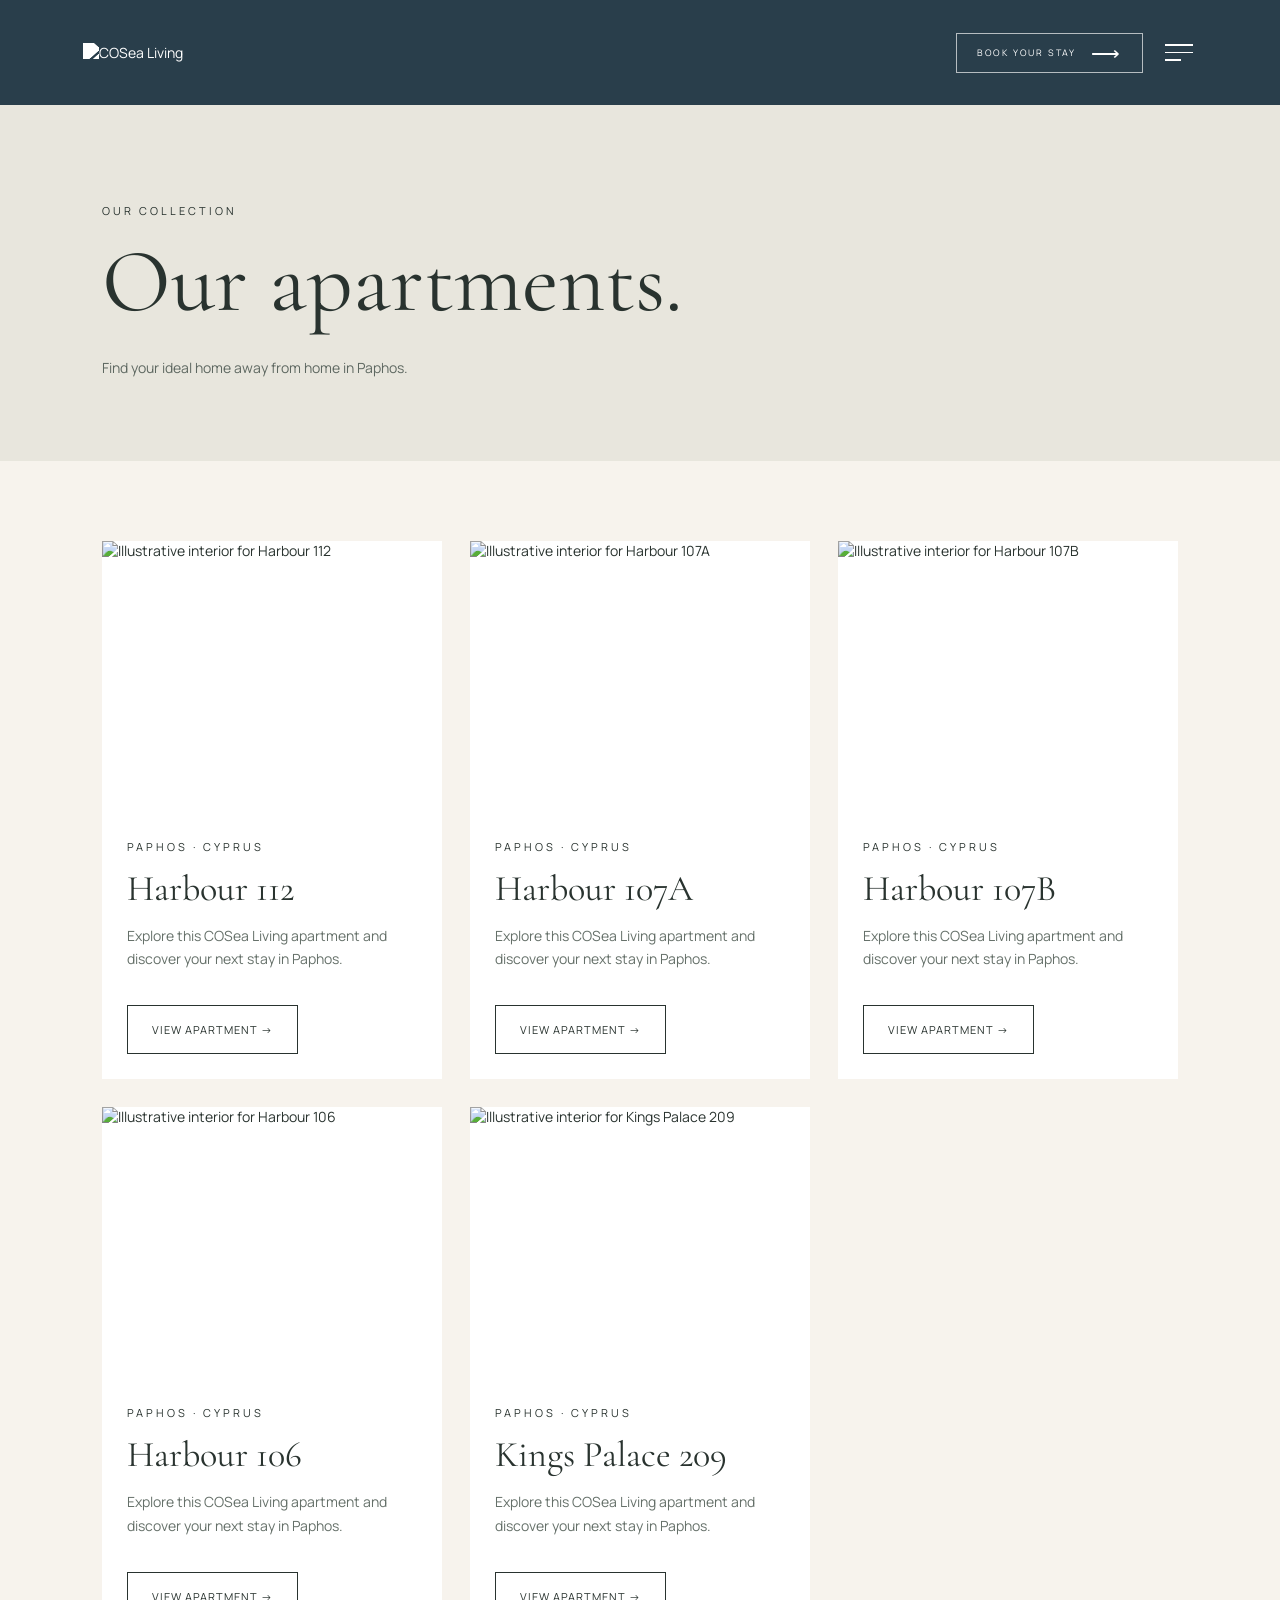
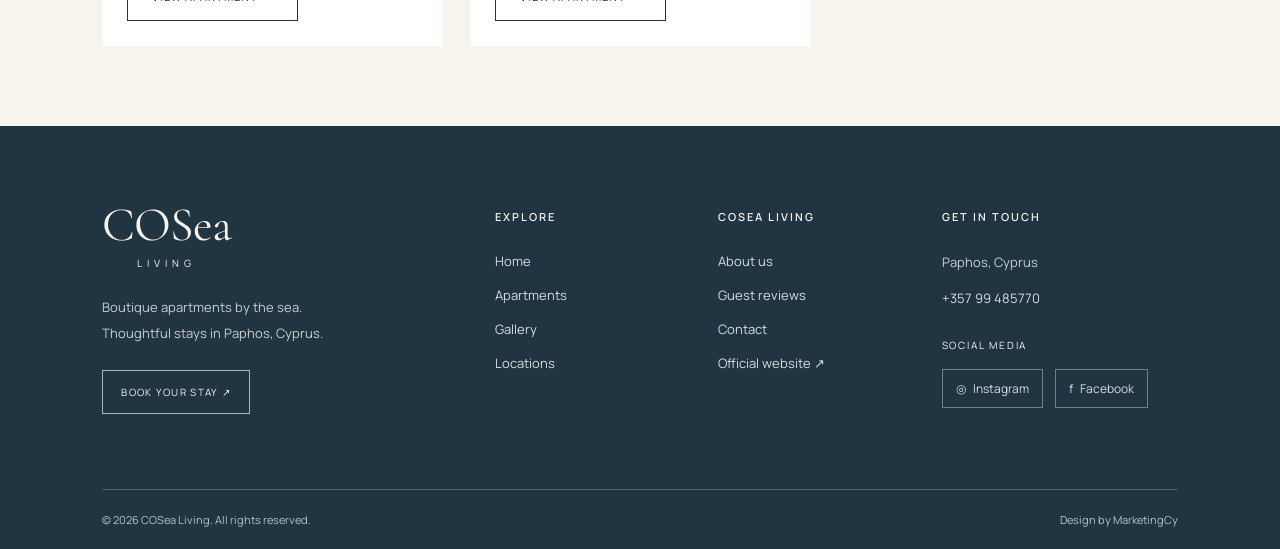
==== commit 30fe71c4: "Add MarketingCy design credit to bottom footer" ====
--- a/apartments/index.html
+++ b/apartments/index.html
@@ -1 +1 @@
-<!doctype html><html lang="en"><head><meta charset="utf-8"><meta name="viewport" content="width=device-width,initial-scale=1"><meta name="description" content="COSea Living boutique holiday apartments in Paphos, Cyprus"><title>Apartments | COSea Living</title><link rel="stylesheet" href="/styles.css"></head><body><header class="site-header"><a class="header-logo" href="/" aria-label="COSea Living home"><img src="https://cosealiving.com/wp-content/uploads/2022/08/viber_image_2022-08-11_14-42-48-900-removebg-preview.png" alt="COSea Living"></a><div class="header-actions"><a class="book-button" href="https://cosealiving.com/" target="_blank" rel="noopener">BOOK YOUR STAY <span aria-hidden="true">⟶</span></a><details class="mobile-menu"><summary aria-label="Open navigation menu"><span></span><span></span><span></span></summary><nav aria-label="Main navigation"><div class="menu-intro"><span>COSEA LIVING</span><span>EXPLORE <i aria-hidden="true">↗</i></span></div><a href="/">Home</a><details class="hamburger-apartments"><summary>Apartments <span class="submenu-chevron" aria-hidden="true"></span></summary><div class="hamburger-submenu"><a href="/apartments/harbour-112/">Harbour 112</a><a href="/apartments/harbour-107a/">Harbour 107A</a><a href="/apartments/harbour-107b/">Harbour 107B</a><a href="/apartments/harbour-106/">Harbour 106</a><a href="/apartments/kings-palace-209/">Kings Palace 209</a></div></details><a href="/#gallery-preview">Experience</a><a href="/locations/">Location</a><a href="/#about">About</a><a href="/#contact">Contact</a><div class="menu-outro"><span>PAPHOS · CYPRUS</span><a href="https://cosealiving.com/" target="_blank" rel="noopener">YOUR NEXT STAY <span aria-hidden="true">↗</span></a></div></nav></details></div></header><main><section class="page-hero"><span class="eyebrow">OUR COLLECTION</span><h1>Our apartments.</h1><p class="muted">Find your ideal home away from home in Paphos.</p></section><section class="section"><div class="grid"><article class="tile"><a href="/apartments/harbour-112/"><img src="https://images.unsplash.com/photo-1600607687939-ce8a6c25118c?w=1100&q=85" alt="Illustrative interior for Harbour 112" loading="lazy"><div class="tile-content"><span class="eyebrow">Paphos · Cyprus</span><h3>Harbour 112</h3><p>Explore this COSea Living apartment and discover your next stay in Paphos.</p><span class="btn">VIEW APARTMENT →</span></div></a></article><article class="tile"><a href="/apartments/harbour-107a/"><img src="https://images.unsplash.com/photo-1600566753190-17f0baa2a6c3?w=1100&q=85" alt="Illustrative interior for Harbour 107A" loading="lazy"><div class="tile-content"><span class="eyebrow">Paphos · Cyprus</span><h3>Harbour 107A</h3><p>Explore this COSea Living apartment and discover your next stay in Paphos.</p><span class="btn">VIEW APARTMENT →</span></div></a></article><article class="tile"><a href="/apartments/harbour-107b/"><img src="https://images.unsplash.com/photo-1600585154340-be6161a56a0c?w=1100&q=85" alt="Illustrative interior for Harbour 107B" loading="lazy"><div class="tile-content"><span class="eyebrow">Paphos · Cyprus</span><h3>Harbour 107B</h3><p>Explore this COSea Living apartment and discover your next stay in Paphos.</p><span class="btn">VIEW APARTMENT →</span></div></a></article><article class="tile"><a href="/apartments/harbour-106/"><img src="https://images.unsplash.com/photo-1600607687920-4e2a09cf159d?w=1100&q=85" alt="Illustrative interior for Harbour 106" loading="lazy"><div class="tile-content"><span class="eyebrow">Paphos · Cyprus</span><h3>Harbour 106</h3><p>Explore this COSea Living apartment and discover your next stay in Paphos.</p><span class="btn">VIEW APARTMENT →</span></div></a></article><article class="tile"><a href="/apartments/kings-palace-209/"><img src="https://images.unsplash.com/photo-1600047509807-ba8f99d2cdde?w=1100&q=85" alt="Illustrative interior for Kings Palace 209" loading="lazy"><div class="tile-content"><span class="eyebrow">Paphos · Cyprus</span><h3>Kings Palace 209</h3><p>Explore this COSea Living apartment and discover your next stay in Paphos.</p><span class="btn">VIEW APARTMENT →</span></div></a></article></div></section></main><footer class="site-footer"><div class="footer-main"><div class="footer-brand"><a href="/" class="footer-logo">COSea <small>LIVING</small></a><p>Boutique apartments by the sea.<br>Thoughtful stays in Paphos, Cyprus.</p><a class="footer-outline" href="https://cosealiving.com/" target="_blank" rel="noopener">BOOK YOUR STAY ↗</a></div><div class="footer-column"><h3>EXPLORE</h3><a href="/">Home</a><a href="/apartments/">Apartments</a><a href="/gallery/">Gallery</a><a href="/locations/">Locations</a></div><div class="footer-column"><h3>COSEA LIVING</h3><a href="/#about">About us</a><a href="/#guest-reviews">Guest reviews</a><a href="/#contact">Contact</a><a href="https://cosealiving.com/" target="_blank" rel="noopener">Official website ↗</a></div><div class="footer-column footer-connect"><h3>GET IN TOUCH</h3><p>Paphos, Cyprus</p><a href="tel:+35799485770">+357 99 485770</a><p class="footer-social-label">SOCIAL MEDIA</p><div class="footer-social"><a href="https://www.instagram.com/explore/search/keyword/?q=COSea%20Living" target="_blank" rel="noopener" aria-label="Search COSea Living on Instagram" title="Find COSea Living on Instagram">◎ <span>Instagram</span></a><a href="https://www.facebook.com/search/top?q=COSea%20Living" target="_blank" rel="noopener" aria-label="Search COSea Living on Facebook" title="Find COSea Living on Facebook">f <span>Facebook</span></a></div></div></div><div class="footer-bottom"><span>© 2026 COSea Living. All rights reserved.</span><span>Made for beautiful stays in Paphos.</span></div></footer></body></html>+<!doctype html><html lang="en"><head><meta charset="utf-8"><meta name="viewport" content="width=device-width,initial-scale=1"><meta name="description" content="COSea Living boutique holiday apartments in Paphos, Cyprus"><title>Apartments | COSea Living</title><link rel="stylesheet" href="/styles.css"></head><body><header class="site-header"><a class="header-logo" href="/" aria-label="COSea Living home"><img src="https://cosealiving.com/wp-content/uploads/2022/08/viber_image_2022-08-11_14-42-48-900-removebg-preview.png" alt="COSea Living"></a><div class="header-actions"><a class="book-button" href="https://cosealiving.com/" target="_blank" rel="noopener">BOOK YOUR STAY <span aria-hidden="true">⟶</span></a><details class="mobile-menu"><summary aria-label="Open navigation menu"><span></span><span></span><span></span></summary><nav aria-label="Main navigation"><a href="/">Home</a><details class="hamburger-apartments"><summary>Apartments <span class="submenu-chevron" aria-hidden="true"></span></summary><div class="hamburger-submenu"><a href="/apartments/harbour-112/">Harbour 112</a><a href="/apartments/harbour-107a/">Harbour 107A</a><a href="/apartments/harbour-107b/">Harbour 107B</a><a href="/apartments/harbour-106/">Harbour 106</a><a href="/apartments/kings-palace-209/">Kings Palace 209</a></div></details><a href="/#gallery-preview">Experience</a><a href="/locations/">Location</a><a href="/#about">About</a><a href="/#contact">Contact</a></nav></details></div></header><main><section class="page-hero"><span class="eyebrow">OUR COLLECTION</span><h1>Our apartments.</h1><p class="muted">Find your ideal home away from home in Paphos.</p></section><section class="section"><div class="grid"><article class="tile"><a href="/apartments/harbour-112/"><img src="https://images.unsplash.com/photo-1600607687939-ce8a6c25118c?w=1100&q=85" alt="Illustrative interior for Harbour 112" loading="lazy"><div class="tile-content"><span class="eyebrow">Paphos · Cyprus</span><h3>Harbour 112</h3><p>Explore this COSea Living apartment and discover your next stay in Paphos.</p><span class="btn">VIEW APARTMENT →</span></div></a></article><article class="tile"><a href="/apartments/harbour-107a/"><img src="https://images.unsplash.com/photo-1600566753190-17f0baa2a6c3?w=1100&q=85" alt="Illustrative interior for Harbour 107A" loading="lazy"><div class="tile-content"><span class="eyebrow">Paphos · Cyprus</span><h3>Harbour 107A</h3><p>Explore this COSea Living apartment and discover your next stay in Paphos.</p><span class="btn">VIEW APARTMENT →</span></div></a></article><article class="tile"><a href="/apartments/harbour-107b/"><img src="https://images.unsplash.com/photo-1600585154340-be6161a56a0c?w=1100&q=85" alt="Illustrative interior for Harbour 107B" loading="lazy"><div class="tile-content"><span class="eyebrow">Paphos · Cyprus</span><h3>Harbour 107B</h3><p>Explore this COSea Living apartment and discover your next stay in Paphos.</p><span class="btn">VIEW APARTMENT →</span></div></a></article><article class="tile"><a href="/apartments/harbour-106/"><img src="https://images.unsplash.com/photo-1600607687920-4e2a09cf159d?w=1100&q=85" alt="Illustrative interior for Harbour 106" loading="lazy"><div class="tile-content"><span class="eyebrow">Paphos · Cyprus</span><h3>Harbour 106</h3><p>Explore this COSea Living apartment and discover your next stay in Paphos.</p><span class="btn">VIEW APARTMENT →</span></div></a></article><article class="tile"><a href="/apartments/kings-palace-209/"><img src="https://images.unsplash.com/photo-1600047509807-ba8f99d2cdde?w=1100&q=85" alt="Illustrative interior for Kings Palace 209" loading="lazy"><div class="tile-content"><span class="eyebrow">Paphos · Cyprus</span><h3>Kings Palace 209</h3><p>Explore this COSea Living apartment and discover your next stay in Paphos.</p><span class="btn">VIEW APARTMENT →</span></div></a></article></div></section></main><footer class="site-footer"><div class="footer-main"><div class="footer-brand"><a href="/" class="footer-logo">COSea <small>LIVING</small></a><p>Boutique apartments by the sea.<br>Thoughtful stays in Paphos, Cyprus.</p><a class="footer-outline" href="https://cosealiving.com/" target="_blank" rel="noopener">BOOK YOUR STAY ↗</a></div><div class="footer-column"><h3>EXPLORE</h3><a href="/">Home</a><a href="/apartments/">Apartments</a><a href="/gallery/">Gallery</a><a href="/locations/">Locations</a></div><div class="footer-column"><h3>COSEA LIVING</h3><a href="/#about">About us</a><a href="/#guest-reviews">Guest reviews</a><a href="/#contact">Contact</a><a href="https://cosealiving.com/" target="_blank" rel="noopener">Official website ↗</a></div><div class="footer-column footer-connect"><h3>GET IN TOUCH</h3><p>Paphos, Cyprus</p><a href="tel:+35799485770">+357 99 485770</a><p class="footer-social-label">SOCIAL MEDIA</p><div class="footer-social"><a href="https://www.instagram.com/explore/search/keyword/?q=COSea%20Living" target="_blank" rel="noopener" aria-label="Search COSea Living on Instagram" title="Find COSea Living on Instagram">◎ <span>Instagram</span></a><a href="https://www.facebook.com/search/top?q=COSea%20Living" target="_blank" rel="noopener" aria-label="Search COSea Living on Facebook" title="Find COSea Living on Facebook">f <span>Facebook</span></a></div></div></div><div class="footer-bottom"><span>© 2026 COSea Living. All rights reserved.</span><span class="footer-credit">Design by MarketingCy</span></div></footer></body></html>
--- a/styles.css
+++ b/styles.css
@@ -1,5 +1,5 @@
 @import url('https://fonts.googleapis.com/css2?family=Cormorant+Garamond:wght@400;500&family=Manrope:wght@400;500;600&display=swap');
-*{box-sizing:border-box}body{margin:0;background:#f7f3ed;color:#29332f;font:14px Manrope,Arial,sans-serif}a{color:inherit;text-decoration:none}header{display:flex;align-items:center;justify-content:space-between;background:#293e4b;color:white;padding:14px 7%;gap:20px;min-height:74px}header img{width:92px;max-height:52px;object-fit:contain;filter:brightness(0) invert(1)}nav{display:flex;align-items:center;gap:26px;font-size:12px}nav a:hover{text-decoration:underline}.book-button{display:inline-flex;align-items:center;justify-content:center;border:1px solid #fff;background:transparent;color:#fff;padding:15px 23px;min-height:47px;font-size:11px;letter-spacing:1px;text-transform:uppercase;white-space:nowrap;transition:background .2s,color .2s}.book-button:hover,.book-button:focus-visible{background:#fff;color:#293e4b}h1,h2,h3{font-family:'Cormorant Garamond',Georgia,serif;font-weight:400}h1{font-size:clamp(64px,8vw,120px);line-height:.96;margin:20px 0 30px}h2{font-size:clamp(44px,6vw,80px);line-height:1;margin:12px 0 28px}h3{font-size:36px;margin:12px 0}.section{padding:80px 8%}.eyebrow{font-size:11px;letter-spacing:3px;text-transform:uppercase}.muted{color:#5e6861;line-height:1.9;max-width:760px}.btn{display:inline-flex;border:1px solid #29332f;padding:16px 24px;font-size:11px;letter-spacing:1px;text-transform:uppercase;margin-top:20px;background:transparent}.btn:hover{background:#29332f;color:#fff}.hero{background:linear-gradient(90deg,#17282cbb,#17282c15),url('https://images.unsplash.com/photo-1613490493576-7fde63acd811?auto=format&fit=crop&w=3200&q=95') center/cover;min-height:80vh;display:flex;align-items:center;padding:8%;color:white}.hero{background-size:cover;background-position:center center;background-repeat:no-repeat;min-height:clamp(560px,78vh,850px)}@media(min-width:1200px){.hero{background-position:center 54%}}.hero .btn{border-color:#fff;color:#fff}.hero .btn:hover{background:#fff;color:#293e4b}.hero p{max-width:450px;line-height:1.5}.grid{display:grid;grid-template-columns:repeat(3,minmax(0,1fr));gap:28px}.tile{background:#fff;overflow:hidden}.tile img{width:100%;height:270px;object-fit:cover;display:block}.tile-content{padding:25px}.tile-content p{line-height:1.7;color:#657069}.page-hero{padding:95px 8% 65px;background:#e8e6dd}.page-hero h1{font-size:clamp(58px,7vw,100px)}.gallery-grid{display:grid;grid-template-columns:repeat(3,minmax(0,1fr));gap:24px}.gallery-grid figure{margin:0;background:#fff}.gallery-grid img{width:100%;height:260px;object-fit:cover;display:block}.gallery-grid figcaption{padding:17px 20px;font-size:13px}footer{background:#293e4b;color:#fff;padding:45px 8%;display:flex;justify-content:space-between;gap:20px;flex-wrap:wrap}footer a{text-decoration:underline}.detail-image{width:100%;max-height:620px;object-fit:cover}.split{display:grid;grid-template-columns:1fr 1fr;gap:50px;align-items:center}.split img{width:100%;height:420px;object-fit:cover}#map{height:480px;width:100%;background:#e3e7e2}@media(max-width:800px){header{padding:14px 5%;flex-wrap:wrap}header img{width:85px}nav{order:3;width:100%;justify-content:center;gap:16px;flex-wrap:wrap;font-size:11px}.book-button{padding:12px 15px;font-size:10px}.grid,.gallery-grid,.split{grid-template-columns:1fr 1fr}.hero{min-height:70vh}}@media(max-width:550px){.grid,.gallery-grid,.split{grid-template-columns:1fr}.section{padding:55px 6%}.hero{padding:9% 6%}.tile img{height:230px}h1{font-size:65px}}
+*{box-sizing:border-box}body{margin:0;background:#f7f3ed;color:#29332f;font:14px Manrope,Arial,sans-serif}a{color:inherit;text-decoration:none}header{display:flex;align-items:center;justify-content:space-between;background:#293e4b;color:white;padding:14px 7%;gap:20px;min-height:74px}header img{width:92px;max-height:52px;object-fit:contain;filter:brightness(0) invert(1)}nav{display:flex;align-items:center;gap:26px;font-size:12px}nav a:hover{text-decoration:underline}.book-button{display:inline-flex;align-items:center;justify-content:center;border:1px solid #fff;background:transparent;color:#fff;padding:15px 23px;min-height:47px;font-size:11px;letter-spacing:1px;text-transform:uppercase;white-space:nowrap;transition:background .2s,color .2s}.book-button:hover,.book-button:focus-visible{background:#fff;color:#293e4b}h1,h2,h3{font-family:'Cormorant Garamond',Georgia,serif;font-weight:400}h1{font-size:clamp(64px,8vw,120px);line-height:.96;margin:20px 0 30px}h2{font-size:clamp(44px,6vw,80px);line-height:1;margin:12px 0 28px}h3{font-size:36px;margin:12px 0}.section{padding:80px 8%}.eyebrow{font-size:11px;letter-spacing:3px;text-transform:uppercase}.muted{color:#5e6861;line-height:1.9;max-width:760px}.btn{display:inline-flex;border:1px solid #29332f;padding:16px 24px;font-size:11px;letter-spacing:1px;text-transform:uppercase;margin-top:20px;background:transparent}.btn:hover{background:#29332f;color:#fff}.hero{background:linear-gradient(90deg,#17282cbb,#17282c15),url('https://raw.githubusercontent.com/leandros21/cosea-living/main/gallery/Luxury%20Villa%20Sunset%20by%20the%20Sea.png') center/cover;min-height:80vh;display:flex;align-items:center;padding:8%;color:white}.hero{background-size:cover;background-position:center center;background-repeat:no-repeat;min-height:clamp(560px,78vh,850px)}@media(min-width:1200px){.hero{background-position:center 54%}}.hero .btn{border-color:#fff;color:#fff}.hero .btn:hover{background:#fff;color:#293e4b}.hero p{max-width:450px;line-height:1.5}.grid{display:grid;grid-template-columns:repeat(3,minmax(0,1fr));gap:28px}.tile{background:#fff;overflow:hidden}.tile img{width:100%;height:270px;object-fit:cover;display:block}.tile-content{padding:25px}.tile-content p{line-height:1.7;color:#657069}.page-hero{padding:95px 8% 65px;background:#e8e6dd}.page-hero h1{font-size:clamp(58px,7vw,100px)}.gallery-grid{display:grid;grid-template-columns:repeat(3,minmax(0,1fr));gap:24px}.gallery-grid figure{margin:0;background:#fff}.gallery-grid img{width:100%;height:260px;object-fit:cover;display:block}.gallery-grid figcaption{padding:17px 20px;font-size:13px}footer{background:#293e4b;color:#fff;padding:45px 8%;display:flex;justify-content:space-between;gap:20px;flex-wrap:wrap}footer a{text-decoration:underline}.detail-image{width:100%;max-height:620px;object-fit:cover}.split{display:grid;grid-template-columns:1fr 1fr;gap:50px;align-items:center}.split img{width:100%;height:420px;object-fit:cover}#map{height:480px;width:100%;background:#e3e7e2}@media(max-width:800px){header{padding:14px 5%;flex-wrap:wrap}header img{width:85px}nav{order:3;width:100%;justify-content:center;gap:16px;flex-wrap:wrap;font-size:11px}.book-button{padding:12px 15px;font-size:10px}.grid,.gallery-grid,.split{grid-template-columns:1fr 1fr}.hero{min-height:70vh}}@media(max-width:550px){.grid,.gallery-grid,.split{grid-template-columns:1fr}.section{padding:55px 6%}.hero{padding:9% 6%}.tile img{height:230px}h1{font-size:65px}}
 .home-gallery{background:#eae3d9;padding-bottom:0}.home-gallery h2,.home-locations h2{font-size:clamp(48px,5.5vw,83px);margin:12px 0 30px}.mosaic{display:grid;grid-template-columns:2fr 1fr 1fr;grid-template-rows:220px 220px;gap:12px}.mosaic img{width:100%;height:100%;object-fit:cover;display:block}.mosaic-main{grid-row:span 2;overflow:hidden}.mosaic-caption{background:#f7f3ed;padding:25px 30px}.mosaic-caption p{margin:0;color:#52615b}.mosaic-caption .btn{margin-top:16px}.home-locations{background:#f7f3ed}.location-layout{display:grid;grid-template-columns:42% 58%;gap:30px;align-items:start}.location-layout p{line-height:1.8;margin-top:0}.location-links{margin:20px 0 15px}.location-links a{display:block;padding:16px 0;border-bottom:1px solid #dcd6ce}.location-links a:hover{color:#91735e}.location-note{font-size:12px;color:#777}.location-layout #home-map{height:490px;min-width:0;z-index:0}@media(max-width:800px){.mosaic{grid-template-rows:170px 170px}.location-layout{grid-template-columns:1fr}.location-layout #home-map{height:420px}}@media(max-width:550px){.mosaic{grid-template-columns:1fr 1fr;grid-template-rows:240px 150px 150px}.mosaic-main{grid-column:span 2;grid-row:span 1}.mosaic-caption{padding:20px}.location-layout #home-map{height:350px}}
 
 .home-reviews{background:#eae3d9}.home-reviews h2,.home-contact h2{font-size:clamp(48px,6vw,80px)}.review-grid{display:grid;grid-template-columns:repeat(3,minmax(0,1fr));gap:22px;margin-top:38px}.review-card{margin:0;background:#f7f3ed;padding:34px;display:flex;flex-direction:column;min-height:265px}.review-mark{font:68px Georgia,serif;color:#a38a72;height:50px}.review-card p{font:27px/1.3 'Cormorant Garamond',Georgia,serif;flex:1;margin:12px 0 26px}.review-credit{font-size:11px;letter-spacing:.3px;color:#56615b}.review-card a{font-size:11px;text-decoration:underline;margin-top:15px;color:#56615b}.home-contact{text-align:center;background:#293e4b;color:white}.home-contact p{line-height:1.8}.home-contact .btn{color:white;border-color:white}.home-contact .btn:hover{background:white;color:#293e4b}html{scroll-behavior:smooth}#about,#contact{scroll-margin-top:20px}@media(max-width:800px){.review-grid{grid-template-columns:1fr}.review-card{min-height:190px}}
@@ -27,3 +27,224 @@
 .site-header .header-actions>.mobile-menu>nav>.hamburger-apartments>.hamburger-submenu{display:flex!important;flex-direction:column!important;width:100%;gap:0!important}
 .site-header .header-actions>.mobile-menu>nav>.hamburger-apartments>.hamburger-submenu>a{display:block!important;width:100%;padding:12px 24px 12px 38px!important;line-height:1.4!important;font-size:12px!important;white-space:normal}
 @media(max-width:800px){.site-header .header-actions>.mobile-menu>nav{order:initial!important;flex-wrap:nowrap!important;justify-content:initial!important}}
+
+/* Editorial glass navigation redesign */
+.site-header .header-actions>.mobile-menu>nav{
+width:360px!important;max-width:calc(100vw - 28px)!important;
+top:calc(100% + 24px)!important;padding:0!important;
+background:linear-gradient(150deg,rgba(30,55,67,.98),rgba(19,40,51,.985))!important;
+border:1px solid rgba(255,255,255,.16);
+box-shadow:0 28px 65px rgba(4,17,24,.38),0 2px 10px rgba(0,0,0,.14);
+backdrop-filter:blur(22px);-webkit-backdrop-filter:blur(22px);
+border-radius:3px;overflow-y:auto!important;overscroll-behavior:contain;
+max-height:calc(100dvh - 112px);
+animation:coseaMenuReveal .28s cubic-bezier(.2,.8,.2,1) both;
+}
+@keyframes coseaMenuReveal{from{opacity:0;transform:translateY(-9px) scale(.985)}to{opacity:1;transform:translateY(0) scale(1)}}
+.site-header .header-actions>.mobile-menu>nav .menu-intro{
+display:flex!important;align-items:center;justify-content:space-between;
+padding:25px 27px 18px;border-bottom:1px solid rgba(255,255,255,.13);
+font:600 9px Manrope,Arial,sans-serif;letter-spacing:2.3px;color:#b8c9c9;
+}
+.site-header .header-actions>.mobile-menu>nav .menu-intro span:last-child{color:#f0e6d6}
+.site-header .header-actions>.mobile-menu>nav .menu-intro i{font-style:normal;font-size:15px;margin-left:5px}
+.site-header .header-actions>.mobile-menu>nav>a,
+.site-header .header-actions>.mobile-menu>nav>.hamburger-apartments>summary{
+font:400 25px/1.25 'Cormorant Garamond',Georgia,serif!important;
+letter-spacing:.2px!important;min-height:59px!important;
+padding:15px 28px!important;position:relative;transition:background .22s,padding-left .22s,color .22s;
+border-bottom:1px solid rgba(255,255,255,.085);color:#f9f5ee!important;
+}
+.site-header .header-actions>.mobile-menu>nav>a:hover,
+.site-header .header-actions>.mobile-menu>nav>.hamburger-apartments>summary:hover{
+background:rgba(255,255,255,.075)!important;padding-left:36px!important;color:#e8cba6!important;text-decoration:none;
+}
+.site-header .header-actions>.mobile-menu>nav>a:focus-visible,
+.site-header .header-actions>.mobile-menu>nav>.hamburger-apartments>summary:focus-visible{outline:2px solid #e8cba6;outline-offset:-3px}
+.site-header .header-actions>.mobile-menu>nav>.hamburger-apartments>summary>.submenu-chevron{
+width:9px!important;height:9px!important;flex-basis:9px!important;border-color:#e7d2b4!important;
+}
+.site-header .header-actions>.mobile-menu>nav>.hamburger-apartments>.hamburger-submenu{
+padding:9px 0 13px!important;background:rgba(3,19,27,.32)!important;
+border-bottom:1px solid rgba(255,255,255,.12)
+}
+.site-header .header-actions>.mobile-menu>nav>.hamburger-apartments>.hamburger-submenu>a{
+font:400 13px/1.4 Manrope,Arial,sans-serif!important;
+padding:12px 30px 12px 45px!important;color:#d6e1df!important;
+transition:background .2s,color .2s,padding-left .2s;
+}
+.site-header .header-actions>.mobile-menu>nav>.hamburger-apartments>.hamburger-submenu>a:hover{
+background:rgba(255,255,255,.075)!important;color:#e8cba6!important;padding-left:51px!important;text-decoration:none;
+}
+.site-header .header-actions>.mobile-menu>nav .menu-outro{
+display:flex!important;flex-direction:column;gap:14px;
+padding:24px 28px 28px;background:rgba(4,22,30,.25);
+}
+.site-header .header-actions>.mobile-menu>nav .menu-outro>span{
+font:600 9px Manrope,Arial,sans-serif;letter-spacing:2.4px;color:#a9bdbb;
+}
+.site-header .header-actions>.mobile-menu>nav .menu-outro>a{
+display:flex;align-items:center;justify-content:space-between;
+padding:12px 15px;border:1px solid rgba(231,210,180,.58);
+font:600 10px Manrope,Arial,sans-serif;letter-spacing:1.8px;color:#f5eee3;
+text-decoration:none;transition:background .2s,color .2s;
+}
+.site-header .header-actions>.mobile-menu>nav .menu-outro>a:hover{background:#f5eee3;color:#203744}
+.site-header .header-actions>.mobile-menu>nav .menu-outro>a span{font-size:16px}
+@media(max-width:420px){
+.site-header .header-actions>.mobile-menu>nav{right:-5px!important;max-width:calc(100vw - 20px)!important}
+.site-header .header-actions>.mobile-menu>nav>a,
+.site-header .header-actions>.mobile-menu>nav>.hamburger-apartments>summary{font-size:23px!important;min-height:54px!important}
+}
+@media(prefers-reduced-motion:reduce){.site-header .header-actions>.mobile-menu>nav{animation:none!important}}
+
+/* Restore original menu panel dimensions and solid navy background */
+.site-header .header-actions>.mobile-menu>nav{
+ width:300px!important;max-width:calc(100vw - 24px)!important;
+ background:#203744!important;border:0!important;border-radius:0!important;
+ backdrop-filter:none!important;-webkit-backdrop-filter:none!important;
+ box-shadow:0 16px 35px rgba(0,0,0,.3)!important;
+}
+.site-header .header-actions>.mobile-menu>nav .menu-intro{background:#203744!important}
+.site-header .header-actions>.mobile-menu>nav .menu-outro{background:#203744!important}
+.site-header .header-actions>.mobile-menu>nav>.hamburger-apartments>.hamburger-submenu{background:#172d39!important}
+@media(max-width:420px){.site-header .header-actions>.mobile-menu>nav{width:300px!important;max-width:calc(100vw - 20px)!important}}
+
+/* Final refined boutique navigation: understated, precise and spacious */
+.site-header .header-actions>.mobile-menu>nav{
+ width:300px!important;max-width:calc(100vw - 24px)!important;
+ padding:14px 0!important;background:#203744!important;
+ border:1px solid rgba(255,255,255,.10)!important;border-radius:0!important;
+ box-shadow:0 20px 48px rgba(8,23,31,.24)!important;
+ backdrop-filter:none!important;-webkit-backdrop-filter:none!important;
+}
+.site-header .header-actions>.mobile-menu>nav>a,
+.site-header .header-actions>.mobile-menu>nav>.hamburger-apartments>summary{
+ font:400 13px/1.5 Manrope,Arial,sans-serif!important;
+ letter-spacing:.35px!important;min-height:52px!important;
+ padding:16px 25px!important;border-bottom:0!important;
+ color:#f2f3ef!important;background:transparent!important;
+ transition:color .2s ease,background .2s ease,padding-left .2s ease!important;
+}
+.site-header .header-actions>.mobile-menu>nav>a:hover,
+.site-header .header-actions>.mobile-menu>nav>.hamburger-apartments>summary:hover{
+ color:#e4cdb0!important;background:rgba(255,255,255,.055)!important;
+ padding-left:30px!important;
+}
+.site-header .header-actions>.mobile-menu>nav>.hamburger-apartments>summary>.submenu-chevron{
+ width:7px!important;height:7px!important;flex-basis:7px!important;
+ border-color:#c8d0cf!important;border-width:1px!important;
+}
+.site-header .header-actions>.mobile-menu>nav>.hamburger-apartments>.hamburger-submenu{
+ padding:6px 0 9px!important;background:#1a303b!important;
+ border-top:1px solid rgba(255,255,255,.08)!important;
+ border-bottom:1px solid rgba(255,255,255,.08)!important;
+}
+.site-header .header-actions>.mobile-menu>nav>.hamburger-apartments>.hamburger-submenu>a{
+ font:400 12px/1.5 Manrope,Arial,sans-serif!important;
+ color:#cbd7d6!important;padding:11px 25px 11px 42px!important;
+}
+.site-header .header-actions>.mobile-menu>nav>.hamburger-apartments>.hamburger-submenu>a:hover{
+ color:#e4cdb0!important;padding-left:46px!important;
+ background:rgba(255,255,255,.045)!important;
+}
+.site-header .header-actions>.mobile-menu>nav .menu-intro,
+.site-header .header-actions>.mobile-menu>nav .menu-outro{display:none!important}
+@media(max-width:420px){.site-header .header-actions>.mobile-menu>nav>a,
+.site-header .header-actions>.mobile-menu>nav>.hamburger-apartments>summary{font-size:13px!important;min-height:50px!important}}
+
+/* Boutique refinement: retain exact menu width and typography */
+.site-header .header-actions>.mobile-menu>nav{
+ width:300px!important;
+ padding:14px 0!important;
+ background:linear-gradient(145deg,#223b48 0%,#1b303b 100%)!important;
+ border:1px solid rgba(236,225,208,.18)!important;
+ border-top:2px solid #c9ac8c!important;
+ box-shadow:0 24px 55px rgba(5,20,28,.32),0 3px 10px rgba(5,20,28,.12)!important;
+}
+.site-header .header-actions>.mobile-menu>nav>a,
+.site-header .header-actions>.mobile-menu>nav>.hamburger-apartments>summary{
+ position:relative;
+ font-size:13px!important;
+ letter-spacing:.35px!important;
+ border-bottom:1px solid rgba(235,236,230,.065)!important;
+ transition:color .2s ease,background .2s ease!important;
+}
+.site-header .header-actions>.mobile-menu>nav>a::before,
+.site-header .header-actions>.mobile-menu>nav>.hamburger-apartments>summary::before{
+ content:"";position:absolute;left:0;top:12px;bottom:12px;width:2px;
+ background:#c9ac8c;transform:scaleY(0);transform-origin:center;
+ transition:transform .22s ease;
+}
+.site-header .header-actions>.mobile-menu>nav>a:hover::before,
+.site-header .header-actions>.mobile-menu>nav>a:focus-visible::before,
+.site-header .header-actions>.mobile-menu>nav>.hamburger-apartments>summary:hover::before,
+.site-header .header-actions>.mobile-menu>nav>.hamburger-apartments[open]>summary::before{
+ transform:scaleY(1);
+}
+.site-header .header-actions>.mobile-menu>nav>a:hover,
+.site-header .header-actions>.mobile-menu>nav>.hamburger-apartments>summary:hover{
+ padding-left:25px!important;background:rgba(234,217,194,.06)!important;
+ color:#e8d2b4!important;
+}
+.site-header .header-actions>.mobile-menu>nav>.hamburger-apartments[open]>summary{
+ color:#e8d2b4!important;background:rgba(234,217,194,.045)!important;
+}
+.site-header .header-actions>.mobile-menu>nav>.hamburger-apartments>.hamburger-submenu{
+ background:rgba(10,26,35,.38)!important;
+ border-top:0!important;border-bottom:1px solid rgba(235,236,230,.08)!important;
+}
+.site-header .header-actions>.mobile-menu>nav>.hamburger-apartments>.hamburger-submenu>a{
+ position:relative;font-size:12px!important;
+}
+.site-header .header-actions>.mobile-menu>nav>.hamburger-apartments>.hamburger-submenu>a::before{
+ content:"";position:absolute;left:26px;top:50%;width:7px;height:1px;
+ background:#bfa68c;opacity:.55;transition:width .2s ease,opacity .2s ease;
+}
+.site-header .header-actions>.mobile-menu>nav>.hamburger-apartments>.hamburger-submenu>a:hover::before{
+ width:10px;opacity:1;
+}
+.site-header .header-actions>.mobile-menu>nav>.hamburger-apartments>.hamburger-submenu>a:hover{
+ padding-left:42px!important;background:rgba(234,217,194,.045)!important;
+}
+.site-header .header-actions>.mobile-menu>summary span:nth-child(3){width:16px!important}
+@media(prefers-reduced-motion:reduce){
+ .site-header .header-actions>.mobile-menu>nav>a::before,
+ .site-header .header-actions>.mobile-menu>nav>.hamburger-apartments>summary::before{transition:none}
+}
+
+body>.site-header{z-index:99999!important;isolation:isolate}.site-header .header-actions>.mobile-menu>nav{z-index:99999!important;max-height:min(560px,calc(100dvh - 115px))!important;overflow-y:auto!important;overscroll-behavior:contain;scrollbar-width:thin}.site-header .header-actions>.mobile-menu>nav>.hamburger-apartments>.hamburger-submenu>a{padding-top:9px!important;padding-bottom:9px!important}#home-map,#map{position:relative;z-index:0!important}
+
+/* Animated hamburger: three equal, straight lines while menu is open */
+.site-header .header-actions>.mobile-menu>summary{
+ position:relative;overflow:visible;
+}
+.site-header .header-actions>.mobile-menu>summary>span{
+ display:block!important;flex:0 0 1.5px!important;
+ width:28px!important;height:1.5px!important;
+ transform:translateX(0) scaleX(1)!important;
+ transform-origin:left center;
+ transition:width .34s cubic-bezier(.22,1,.36,1),transform .34s cubic-bezier(.22,1,.36,1),opacity .25s ease!important;
+}
+.site-header .header-actions>.mobile-menu:not([open])>summary>span:nth-child(3){
+ width:16px!important;
+}
+.site-header .header-actions>.mobile-menu[open]>summary>span:nth-child(1){
+ transform:translateX(0)!important;
+}
+.site-header .header-actions>.mobile-menu[open]>summary>span:nth-child(2){
+ transform:translateX(0)!important;
+}
+.site-header .header-actions>.mobile-menu[open]>summary>span:nth-child(3){
+ width:28px!important;transform:translateX(0)!important;
+}
+.site-header .header-actions>.mobile-menu>summary:hover>span:nth-child(3){
+ width:28px!important;
+}
+@media(max-width:600px){
+ .site-header .header-actions>.mobile-menu>summary>span{width:25px!important}
+ .site-header .header-actions>.mobile-menu[open]>summary>span:nth-child(3){width:25px!important}
+}
+@media(prefers-reduced-motion:reduce){
+ .site-header .header-actions>.mobile-menu>summary>span{transition:none!important}
+}
